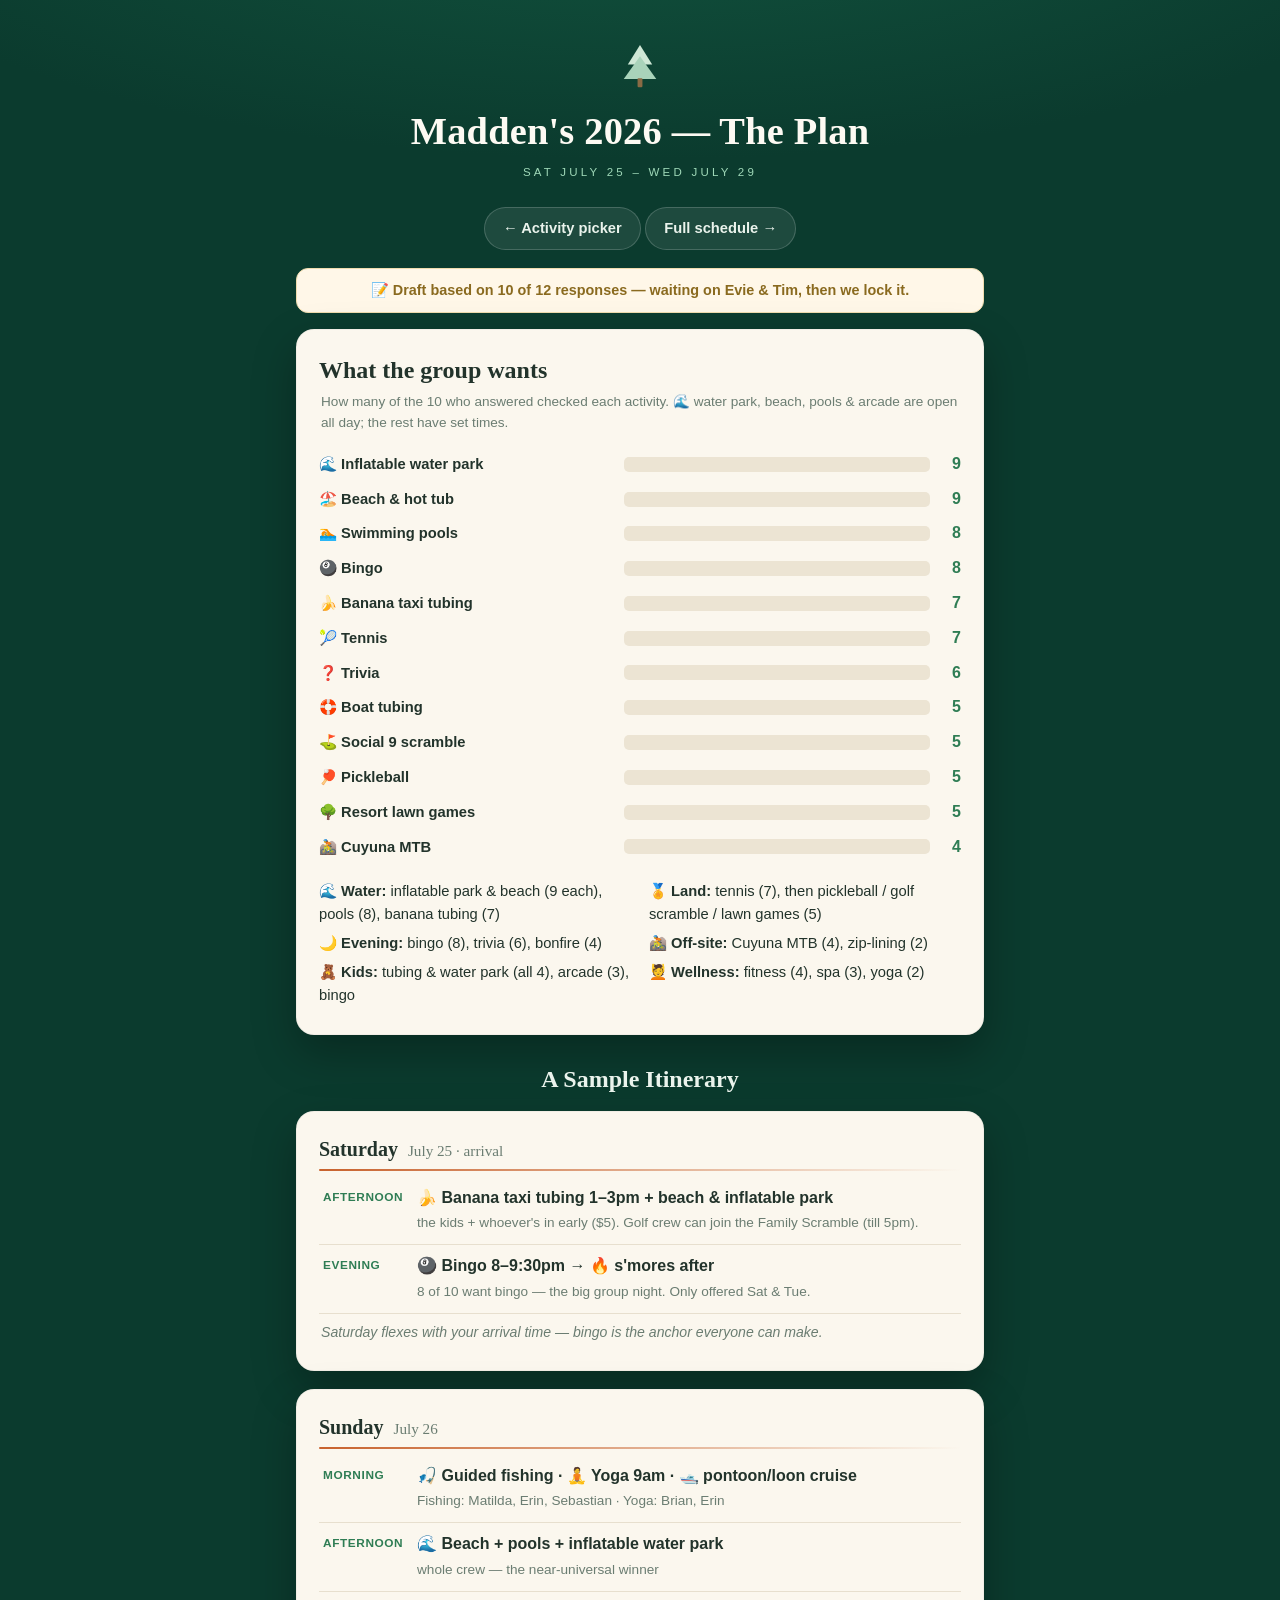
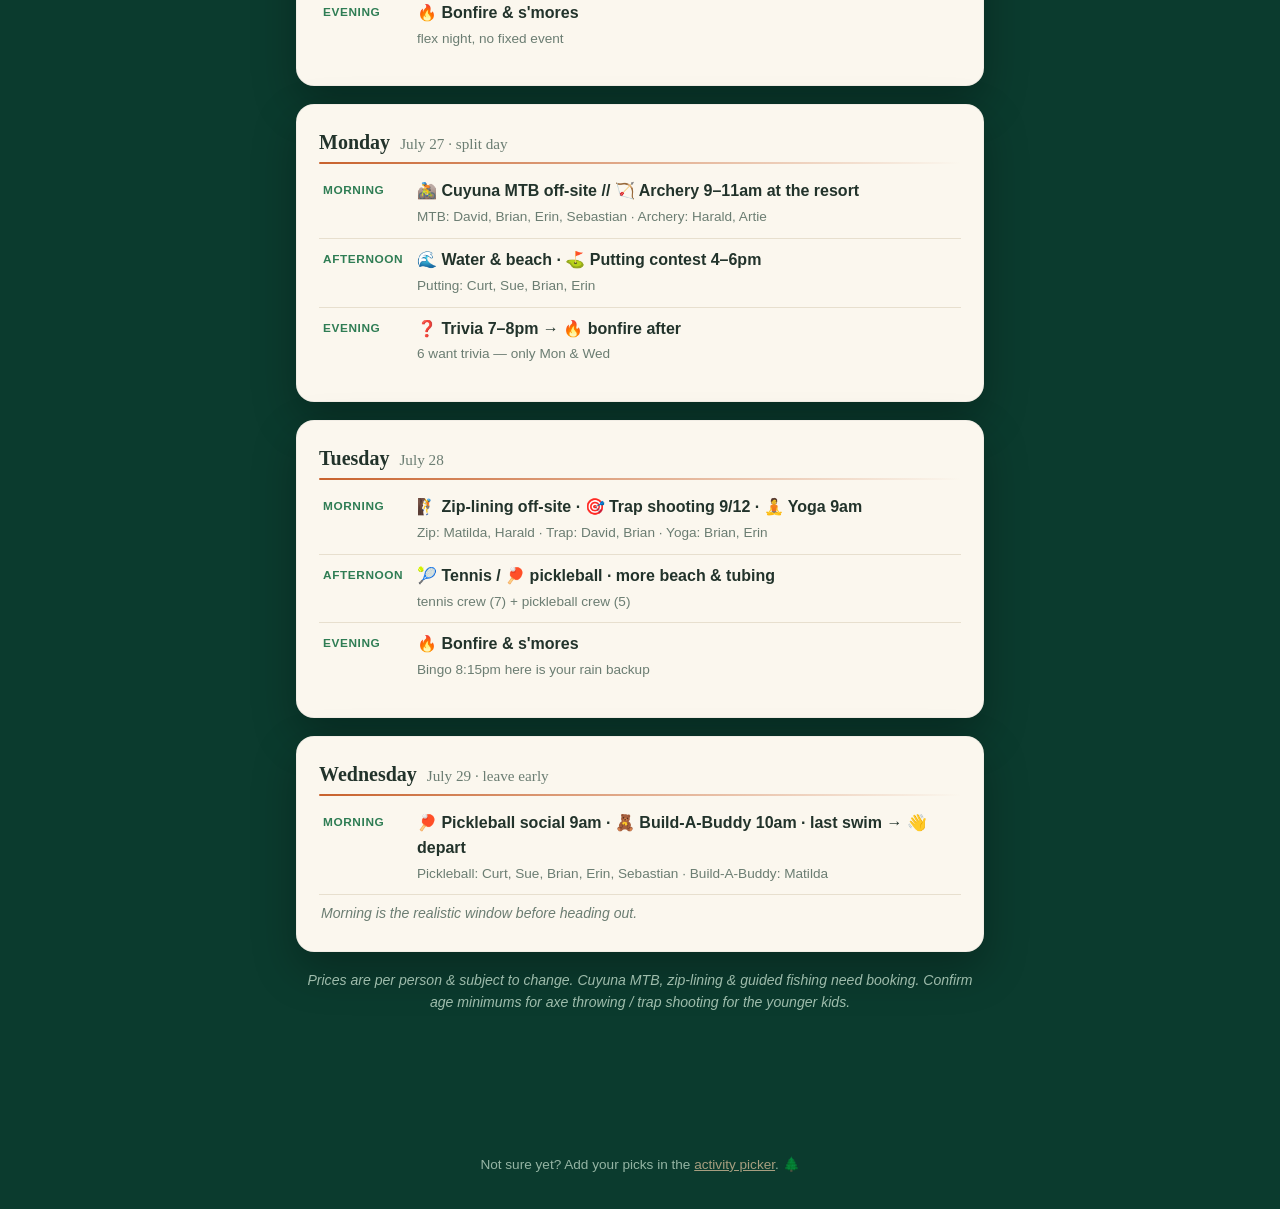
==== plan.html @ a386f2fd "feat: add plan page — interest overlaps (single-hue bars) + sample itinerary" ====
<!doctype html>
<html lang="en">
<head>
  <meta charset="utf-8" />
  <meta name="viewport" content="width=device-width, initial-scale=1" />
  <title>Madden's 2026 — The Plan</title>
  <link rel="stylesheet" href="styles.css" />
  <style>
    .lede { text-align: center; color: var(--muted); margin: 0 0 6px; }
    .stat { text-align: center; margin: 2px 0 4px; }
    .stat b { font-size: 2rem; font-family: Georgia, serif; color: var(--green-600); }
    .cap { color: var(--muted); font-size: .85rem; margin: 2px 2px 14px; }
    /* interest bars — single sequential hue (magnitude), value labelled */
    .barrow { display: flex; align-items: center; gap: 10px; padding: 5px 0; }
    .barrow .blabel { flex: 0 0 46%; font-weight: 600; font-size: .92rem; }
    .bartrack { flex: 1; height: 15px; background: #ece4d3; border-radius: 5px; }
    .barfill { height: 100%; background: var(--green-600); border-radius: 5px; min-width: 7px; }
    .barval { flex: 0 0 2.4ch; text-align: right; font-weight: 700; color: var(--green-600); font-variant-numeric: tabular-nums; }
    .wins { display: grid; grid-template-columns: 1fr 1fr; gap: 6px 18px; margin: 4px 0 2px; }
    .wins div { font-size: .92rem; }
    .wins b { color: var(--ink); }
    /* itinerary blocks */
    .block { display: flex; gap: 12px; padding: 9px 4px; border-bottom: 1px solid var(--line); }
    .block:last-child { border-bottom: 0; }
    .block .when { flex: 0 0 82px; font-weight: 700; color: var(--green-600); font-size: .74rem; text-transform: uppercase; letter-spacing: .05em; padding-top: 2px; }
    .block .plan .lead { font-weight: 600; }
    .block .plan .who { color: var(--muted); font-size: .85rem; }
    .pending { background: #fff7e8; border: 1px solid #f0dcae; color: #8a6a1f; border-radius: 12px; padding: 10px 14px; font-size: .9rem; font-weight: 600; margin-bottom: 16px; text-align: center; }
  </style>
</head>
<body>
  <header>
    <svg class="emblem" viewBox="0 0 64 64" width="52" height="52" aria-hidden="true">
      <polygon points="32,6 47,30 17,30" fill="#cfe8d6" />
      <polygon points="32,20 52,48 12,48" fill="#a9d3ba" />
      <rect x="29" y="47" width="6" height="11" rx="1" fill="#8a6a44" />
    </svg>
    <h1>Madden's 2026 — The Plan</h1>
    <p class="year">Sat July 25 – Wed July 29</p>
  </header>
  <main>
    <nav class="pagenav">
      <a href="index.html">← Activity picker</a>
      <a href="schedule.html">Full schedule →</a>
    </nav>

    <div class="pending">📝 Draft based on 10 of 12 responses — waiting on Evie &amp; Tim, then we lock it.</div>

    <div class="card">
      <h2 style="font-family:Georgia,serif;margin:0 0 2px;">What the group wants</h2>
      <p class="cap">How many of the 10 who answered checked each activity. 🌊 water park, beach, pools &amp; arcade are open all day; the rest have set times.</p>
      <div id="bars"></div>
      <div class="wins" style="margin-top:16px;">
        <div>🌊 <b>Water:</b> inflatable park &amp; beach (9 each), pools (8), banana tubing (7)</div>
        <div>🏅 <b>Land:</b> tennis (7), then pickleball / golf scramble / lawn games (5)</div>
        <div>🌙 <b>Evening:</b> bingo (8), trivia (6), bonfire (4)</div>
        <div>🚵 <b>Off-site:</b> Cuyuna MTB (4), zip-lining (2)</div>
        <div>🧸 <b>Kids:</b> tubing &amp; water park (all 4), arcade (3), bingo</div>
        <div>💆 <b>Wellness:</b> fitness (4), spa (3), yoga (2)</div>
      </div>
    </div>

    <h2 style="color:#eaf3ec;font-family:Georgia,serif;text-align:center;margin:26px 0 12px;">A Sample Itinerary</h2>
    <div id="itin"></div>

    <p class="day-note" style="text-align:center;color:#cfe8d6;opacity:.75;">
      Prices are per person &amp; subject to change. Cuyuna MTB, zip-lining &amp; guided fishing need booking.
      Confirm age minimums for axe throwing / trap shooting for the younger kids.
    </p>
  </main>
  <footer>Not sure yet? Add your picks in the <a href="index.html">activity picker</a>. 🌲</footer>

  <script>
    const BARS = [
      ['🌊 Inflatable water park', 9], ['🏖️ Beach & hot tub', 9],
      ['🏊 Swimming pools', 8], ['🎱 Bingo', 8],
      ['🍌 Banana taxi tubing', 7], ['🎾 Tennis', 7],
      ['❓ Trivia', 6], ['🛟 Boat tubing', 5],
      ['⛳ Social 9 scramble', 5], ['🏓 Pickleball', 5],
      ['🌳 Resort lawn games', 5], ['🚵 Cuyuna MTB', 4],
    ];
    document.getElementById('bars').innerHTML = BARS.map(([label, n]) => `
      <div class="barrow">
        <span class="blabel">${label}</span>
        <span class="bartrack"><span class="barfill" style="width:${n * 10}%"></span></span>
        <span class="barval">${n}</span>
      </div>`).join('');

    const DAYS = [
      { day: 'Saturday', date: 'July 25 · arrival', blocks: [
        { when: 'Afternoon', lead: '🍌 Banana taxi tubing 1–3pm + beach & inflatable park', who: 'the kids + whoever\'s in early ($5). Golf crew can join the Family Scramble (till 5pm).' },
        { when: 'Evening', lead: '🎱 Bingo 8–9:30pm → 🔥 s\'mores after', who: '8 of 10 want bingo — the big group night. Only offered Sat & Tue.' },
      ], note: 'Saturday flexes with your arrival time — bingo is the anchor everyone can make.' },
      { day: 'Sunday', date: 'July 26', blocks: [
        { when: 'Morning', lead: '🎣 Guided fishing · 🧘 Yoga 9am · 🛥️ pontoon/loon cruise', who: 'Fishing: Matilda, Erin, Sebastian · Yoga: Brian, Erin' },
        { when: 'Afternoon', lead: '🌊 Beach + pools + inflatable water park', who: 'whole crew — the near-universal winner' },
        { when: 'Evening', lead: '🔥 Bonfire & s\'mores', who: 'flex night, no fixed event' },
      ]},
      { day: 'Monday', date: 'July 27 · split day', blocks: [
        { when: 'Morning', lead: '🚵 Cuyuna MTB off-site  //  🏹 Archery 9–11am at the resort', who: 'MTB: David, Brian, Erin, Sebastian · Archery: Harald, Artie' },
        { when: 'Afternoon', lead: '🌊 Water & beach · ⛳ Putting contest 4–6pm', who: 'Putting: Curt, Sue, Brian, Erin' },
        { when: 'Evening', lead: '❓ Trivia 7–8pm → 🔥 bonfire after', who: '6 want trivia — only Mon & Wed' },
      ]},
      { day: 'Tuesday', date: 'July 28', blocks: [
        { when: 'Morning', lead: '🧗 Zip-lining off-site · 🎯 Trap shooting 9/12 · 🧘 Yoga 9am', who: 'Zip: Matilda, Harald · Trap: David, Brian · Yoga: Brian, Erin' },
        { when: 'Afternoon', lead: '🎾 Tennis / 🏓 pickleball · more beach & tubing', who: 'tennis crew (7) + pickleball crew (5)' },
        { when: 'Evening', lead: '🔥 Bonfire & s\'mores', who: 'Bingo 8:15pm here is your rain backup' },
      ]},
      { day: 'Wednesday', date: 'July 29 · leave early', blocks: [
        { when: 'Morning', lead: '🏓 Pickleball social 9am · 🧸 Build-A-Buddy 10am · last swim → 👋 depart', who: 'Pickleball: Curt, Sue, Brian, Erin, Sebastian · Build-A-Buddy: Matilda' },
      ], note: 'Morning is the realistic window before heading out.' },
    ];
    document.getElementById('itin').innerHTML = DAYS.map(d => `
      <div class="card day-card">
        <h2>${d.day} <span class="date">${d.date}</span></h2>
        <div class="rule"></div>
        ${d.blocks.map(b => `<div class="block">
          <span class="when">${b.when}</span>
          <span class="plan"><span class="lead">${b.lead}</span><br><span class="who">${b.who}</span></span>
        </div>`).join('')}
        ${d.note ? `<p class="day-note">${d.note}</p>` : ''}
      </div>`).join('');
  </script>
</body>
</html>
---- styles.css ----
:root {
  --green-950: #072a20;
  --green-900: #0b3b2e;
  --green-800: #0d4635;
  --green-600: #2f7d54;
  --green-500: #3f9a68;
  --paper: #fbf7ee;
  --paper-2: #f3ecdc;
  --ink: #22332b;
  --muted: #6b7d72;
  --accent: #c8622d;
  --accent-soft: #f6e3d4;
  --line: #e7dfce;
}
* { box-sizing: border-box; }
html { scroll-behavior: smooth; }
body {
  margin: 0;
  font: 16px/1.55 -apple-system, BlinkMacSystemFont, "Segoe UI", Roboto, sans-serif;
  color: var(--ink);
  background:
    radial-gradient(1200px 400px at 50% -120px, #12543f 0%, transparent 70%),
    var(--green-900);
  min-height: 100vh;
}

/* ---------- header ---------- */
header {
  text-align: center;
  color: #fdfaf3;
  padding: 40px 16px 26px;
  position: relative;
}
.emblem { display: block; margin: 0 auto 10px; }
header h1 {
  margin: 0;
  font-family: Georgia, "Iowan Old Style", "Times New Roman", serif;
  font-weight: 600;
  font-size: clamp(1.7rem, 5vw, 2.4rem);
  letter-spacing: .2px;
}
header .year {
  margin: 2px 0 6px;
  text-transform: uppercase;
  letter-spacing: .28em;
  font-size: .72rem;
  color: #9fd8b8;
}
header #subtitle { margin: 0; opacity: .85; font-size: .95rem; }
.treeline { display: block; width: 100%; height: 44px; margin-top: 18px; }

/* ---------- layout ---------- */
main { max-width: 720px; margin: 0 auto; padding: 0 16px 120px; }
.card {
  background: var(--paper);
  border: 1px solid rgba(0,0,0,.04);
  border-radius: 18px;
  padding: 22px 22px 26px;
  box-shadow: 0 18px 44px rgba(0,0,0,.28);
}

/* ---------- name field ---------- */
.field { margin-bottom: 6px; }
.field label { display: block; font-weight: 700; margin-bottom: 8px; font-size: 1.05rem; }
select {
  width: 100%; padding: 12px 14px; font-size: 1rem;
  border: 1.5px solid var(--line); border-radius: 11px;
  background: #fff; color: var(--ink); appearance: none;
  background-image: url("data:image/svg+xml,%3Csvg xmlns='http://www.w3.org/2000/svg' width='20' height='20' viewBox='0 0 24 24' fill='none' stroke='%236b7d72' stroke-width='2'%3E%3Cpath d='M6 9l6 6 6-6'/%3E%3C/svg%3E");
  background-repeat: no-repeat; background-position: right 12px center;
}
select:focus { outline: none; border-color: var(--green-600); box-shadow: 0 0 0 3px rgba(47,125,84,.18); }

/* ---------- categories ---------- */
.category { margin-top: 26px; }
.category h2 {
  display: flex; align-items: center; gap: 10px;
  font-size: 1.15rem; margin: 0 0 6px;
  font-family: Georgia, "Iowan Old Style", serif; font-weight: 600;
}
.category h2::before {
  content: ""; width: 30px; height: 30px; flex: 0 0 auto;
  background-size: contain; background-repeat: no-repeat; background-position: center;
}
.category[data-cat-id="water"]    h2::before { content: "🌊"; }
.category[data-cat-id="land"]     h2::before { content: "🏕️"; }
.category[data-cat-id="kids"]     h2::before { content: "🧸"; }
.category[data-cat-id="evening"]  h2::before { content: "🌙"; }
.category[data-cat-id="wellness"] h2::before { content: "🧘"; }
.category[data-cat-id="offsite"]  h2::before { content: "🚵"; }
.category h2::before { width: auto; height: auto; font-size: 1.25rem; line-height: 1; }
.category > .rule { height: 2px; background: linear-gradient(90deg, var(--accent), transparent); border-radius: 2px; margin-bottom: 8px; }

/* ---------- activity rows ---------- */
.activity {
  display: flex; align-items: center; gap: 12px;
  padding: 11px 12px; border-radius: 12px;
  border: 1.5px solid transparent; cursor: pointer;
  transition: background .12s ease, border-color .12s ease;
}
.activity:hover { background: var(--paper-2); }
.activity:has(input:checked) { background: #eef6f0; border-color: #bfe0cc; }

.activity input {
  appearance: none; -webkit-appearance: none;
  width: 22px; height: 22px; flex: 0 0 auto; margin: 0;
  border: 2px solid #c3bca9; border-radius: 7px; background: #fff;
  display: grid; place-content: center; cursor: pointer; transition: all .12s ease;
}
.activity input::before {
  content: ""; width: 12px; height: 12px; transform: scale(0);
  transition: transform .12s ease;
  background: #fff;
  clip-path: polygon(14% 46%, 0 60%, 40% 100%, 100% 22%, 86% 8%, 40% 72%);
}
.activity input:checked { background: var(--green-600); border-color: var(--green-600); }
.activity input:checked::before { transform: scale(1); }
.activity input:focus-visible { outline: none; box-shadow: 0 0 0 3px rgba(47,125,84,.22); }

.activity .label { flex: 1; font-weight: 500; }
.badge {
  font-size: .7rem; font-weight: 700; padding: 3px 9px; border-radius: 999px;
  background: var(--paper-2); color: var(--muted); white-space: nowrap;
}
.badge.kid { background: #e7f0ff; color: #275ea8; }
.badge.adult { background: #fbe7e7; color: #a83030; }
.badge.price { background: var(--accent-soft); color: #a8501f; }

/* ---------- sticky action bar ---------- */
.actions {
  position: sticky; bottom: 0; z-index: 5;
  margin: 26px -22px -26px; padding: 16px 22px;
  display: flex; align-items: center; gap: 14px;
  background: linear-gradient(180deg, rgba(251,247,238,0) 0%, var(--paper) 34%);
  border-bottom-left-radius: 18px; border-bottom-right-radius: 18px;
}
#count { font-weight: 700; color: var(--muted); font-variant-numeric: tabular-nums; }
button {
  background: var(--accent); color: #fff; border: 0; border-radius: 999px;
  padding: 13px 30px; font-size: 1rem; font-weight: 700; cursor: pointer;
  box-shadow: 0 6px 16px rgba(200,98,45,.32); transition: transform .08s ease, filter .12s ease;
}
button:hover:not(:disabled) { filter: brightness(1.05); }
button:active:not(:disabled) { transform: translateY(1px); }
button:disabled { opacity: .45; cursor: default; box-shadow: none; }
#status { font-weight: 700; }
#status.ok { color: var(--green-600); }
#status.err { color: #a83030; }

footer { text-align: center; color: #cfe8d6; opacity: .7; font-size: .85rem; padding: 20px 16px 34px; }
footer a, .pagenav a { color: #e9c9a3; }

/* ---------- page nav ---------- */
.pagenav { text-align: center; margin: -6px 0 18px; }
.pagenav a {
  display: inline-block; text-decoration: none; font-weight: 700; font-size: .92rem;
  padding: 9px 18px; border-radius: 999px;
  background: rgba(255,255,255,.08); color: #eaf3ec; border: 1px solid rgba(255,255,255,.18);
}
.pagenav a:hover { background: rgba(255,255,255,.16); }

/* ---------- schedule ---------- */
.day-card { margin-bottom: 18px; }
.day-card h2 {
  display: flex; align-items: baseline; gap: 10px; margin: 0 0 4px;
  font-family: Georgia, "Iowan Old Style", serif; font-weight: 600; font-size: 1.25rem;
}
.day-card h2 .date { font-family: inherit; font-size: .95rem; color: var(--muted); font-weight: 400; }
.day-card .rule { height: 2px; background: linear-gradient(90deg, var(--accent), transparent); border-radius: 2px; margin-bottom: 6px; }
.day-note { color: var(--muted); font-size: .88rem; font-style: italic; margin: 8px 2px 0; }
.slot {
  display: flex; align-items: baseline; gap: 12px; padding: 9px 4px;
  border-bottom: 1px solid var(--line);
}
.slot:last-child { border-bottom: 0; }
.slot .time {
  flex: 0 0 92px; color: var(--green-600); font-weight: 700;
  font-variant-numeric: tabular-nums; font-size: .86rem; line-height: 1.35;
}
.slot .what { flex: 1; }
.slot .what .name { font-weight: 600; }
.slot .what .loc { color: var(--muted); font-size: .85rem; }
.slot .tags { display: flex; gap: 6px; flex-wrap: wrap; align-items: center; }
.daily-list { columns: 2; column-gap: 22px; }
.daily-list .slot { break-inside: avoid; border-bottom: 0; padding: 6px 4px; display: block; }
@media (max-width: 560px) {
  .daily-list { columns: 1; }
  .slot .time { flex-basis: 74px; }
}
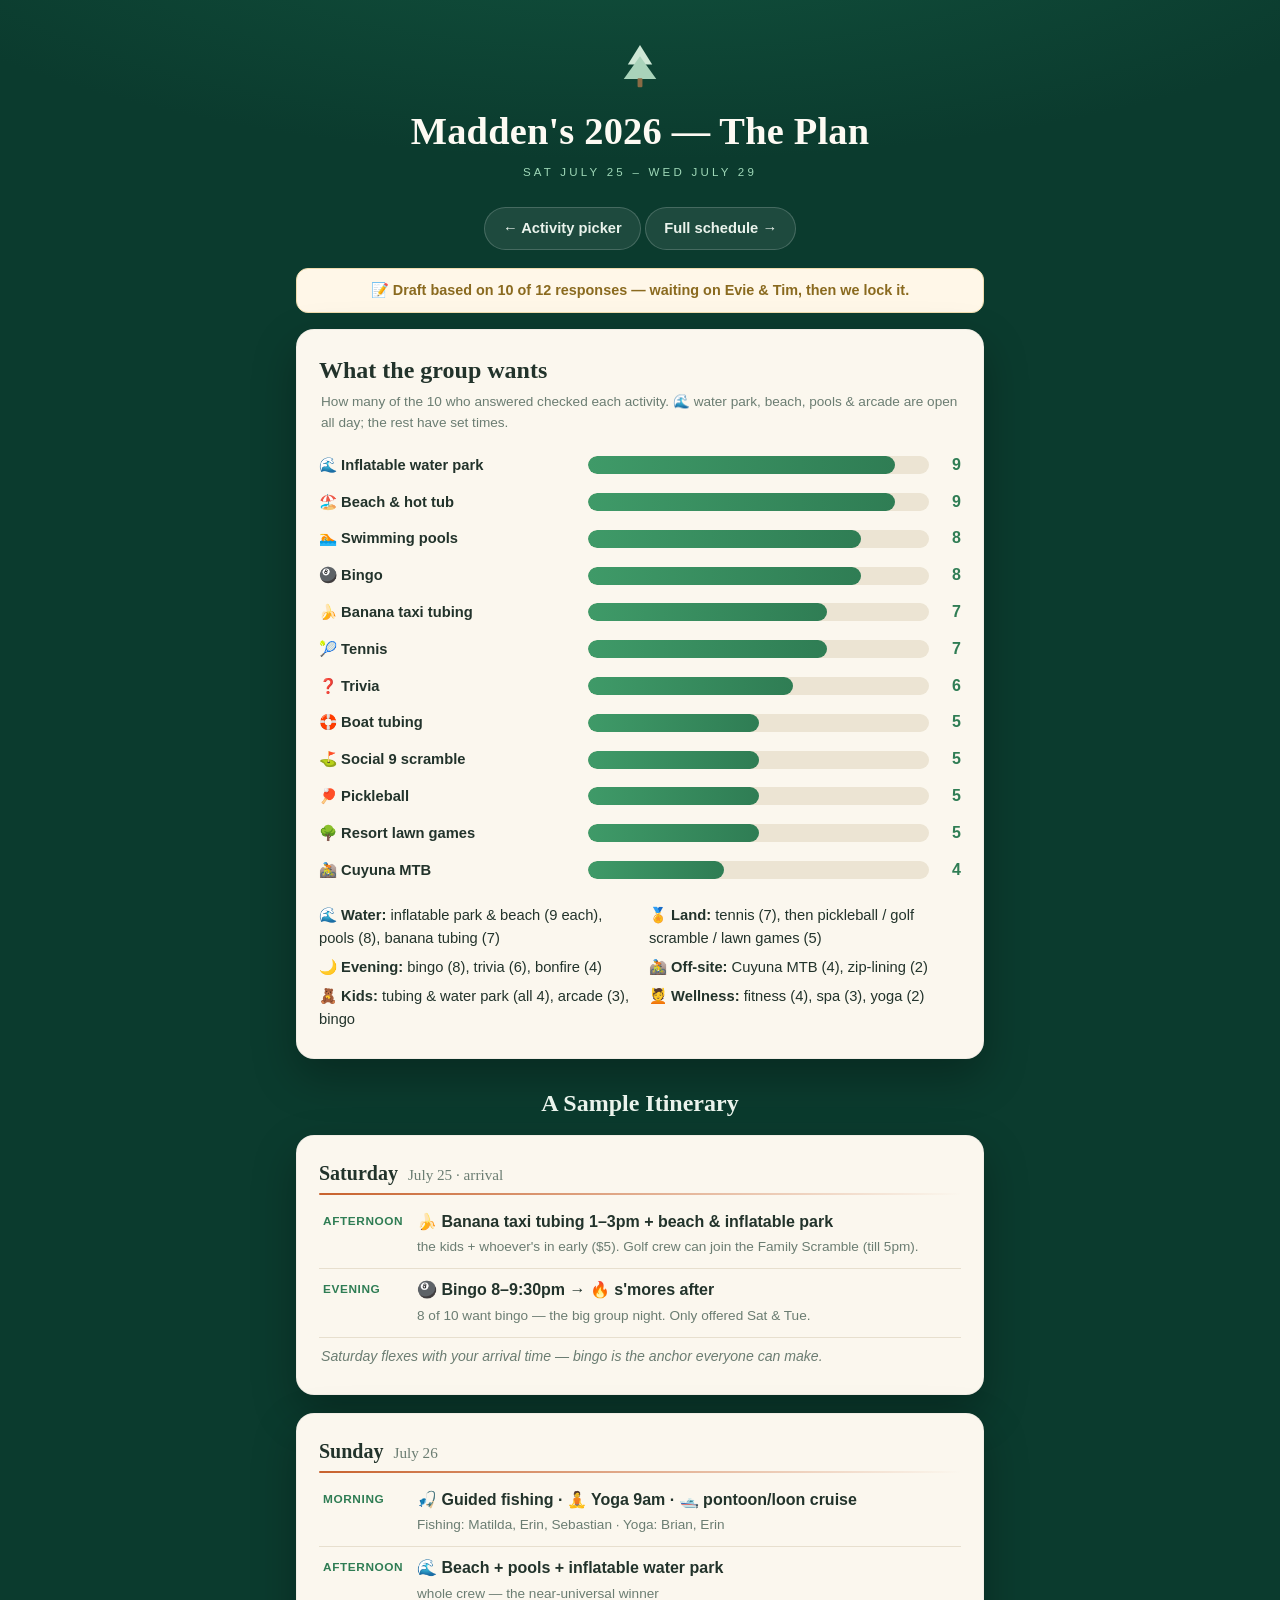
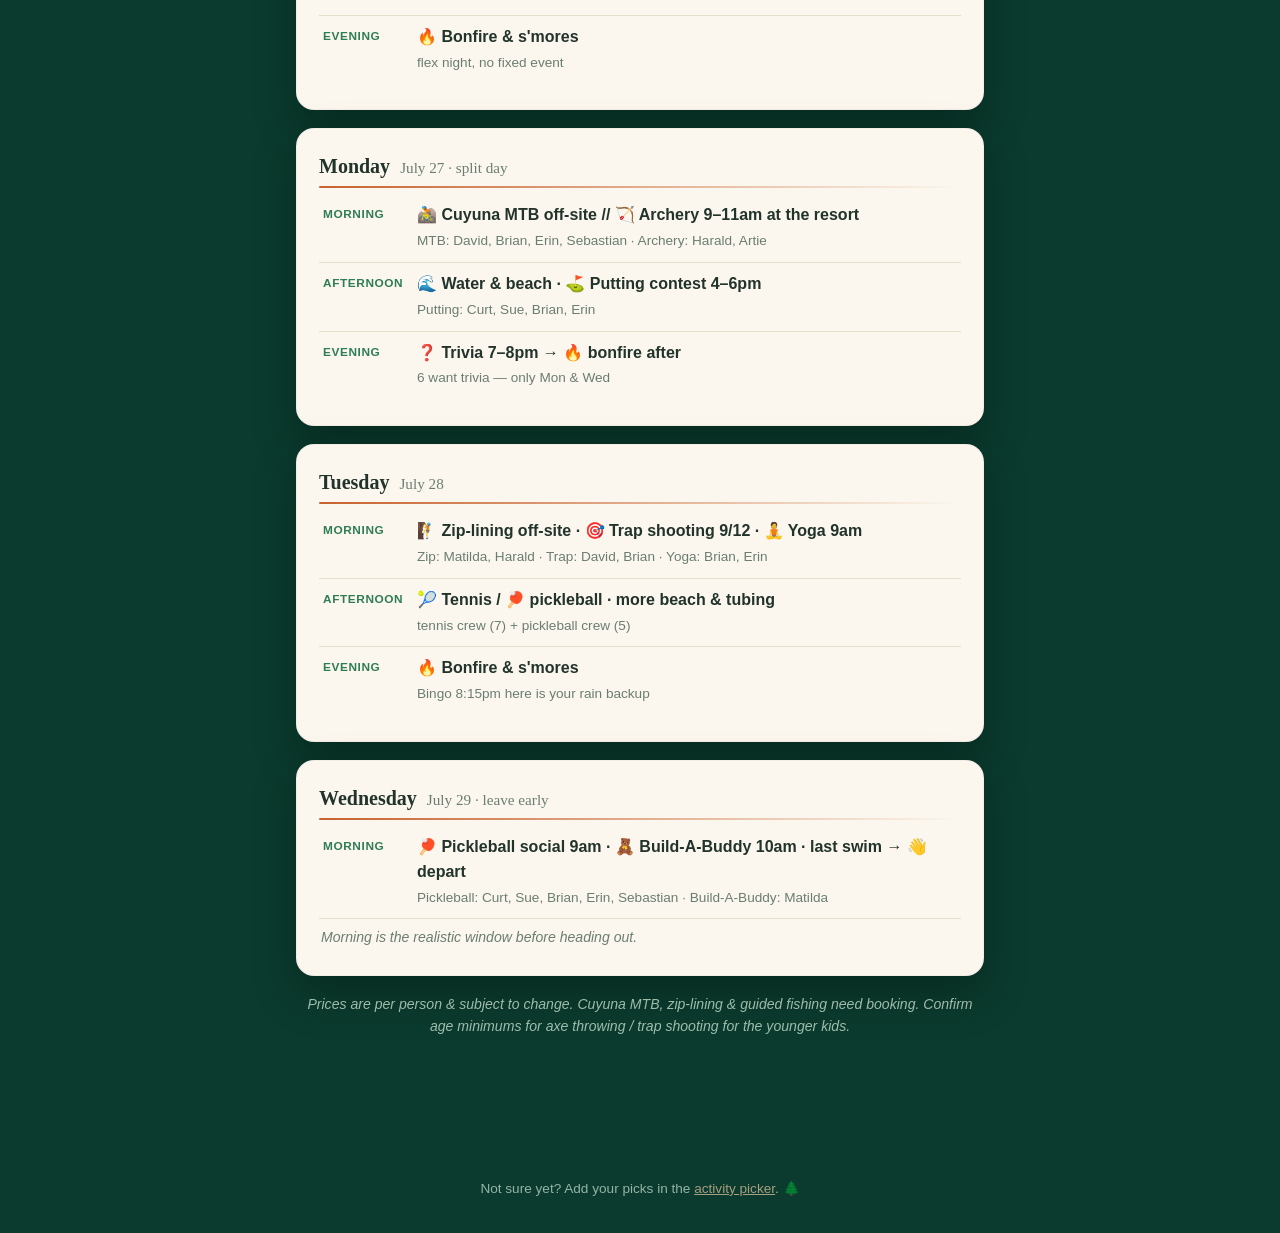
==== commit 983f07ec: "fix: bar fills were invisible (inline span ignores width/height); make them display:block" ====
--- a/plan.html
+++ b/plan.html
@@ -11,11 +11,12 @@
     .stat b { font-size: 2rem; font-family: Georgia, serif; color: var(--green-600); }
     .cap { color: var(--muted); font-size: .85rem; margin: 2px 2px 14px; }
     /* interest bars — single sequential hue (magnitude), value labelled */
-    .barrow { display: flex; align-items: center; gap: 10px; padding: 5px 0; }
-    .barrow .blabel { flex: 0 0 46%; font-weight: 600; font-size: .92rem; }
-    .bartrack { flex: 1; height: 15px; background: #ece4d3; border-radius: 5px; }
-    .barfill { height: 100%; background: var(--green-600); border-radius: 5px; min-width: 7px; }
-    .barval { flex: 0 0 2.4ch; text-align: right; font-weight: 700; color: var(--green-600); font-variant-numeric: tabular-nums; }
+    .barrow { display: flex; align-items: center; gap: 12px; padding: 6px 0; }
+    .barrow .blabel { flex: 0 0 40%; font-weight: 600; font-size: .92rem; }
+    .bartrack { flex: 1; height: 18px; background: #ece4d3; border-radius: 9px; overflow: hidden; }
+    .barfill { display: block; height: 100%; min-width: 8px; border-radius: 9px;
+      background: linear-gradient(90deg, #3f9a68, #2f7d54); }
+    .barval { flex: 0 0 2.2ch; text-align: right; font-weight: 700; color: var(--green-600); font-variant-numeric: tabular-nums; }
     .wins { display: grid; grid-template-columns: 1fr 1fr; gap: 6px 18px; margin: 4px 0 2px; }
     .wins div { font-size: .92rem; }
     .wins b { color: var(--ink); }
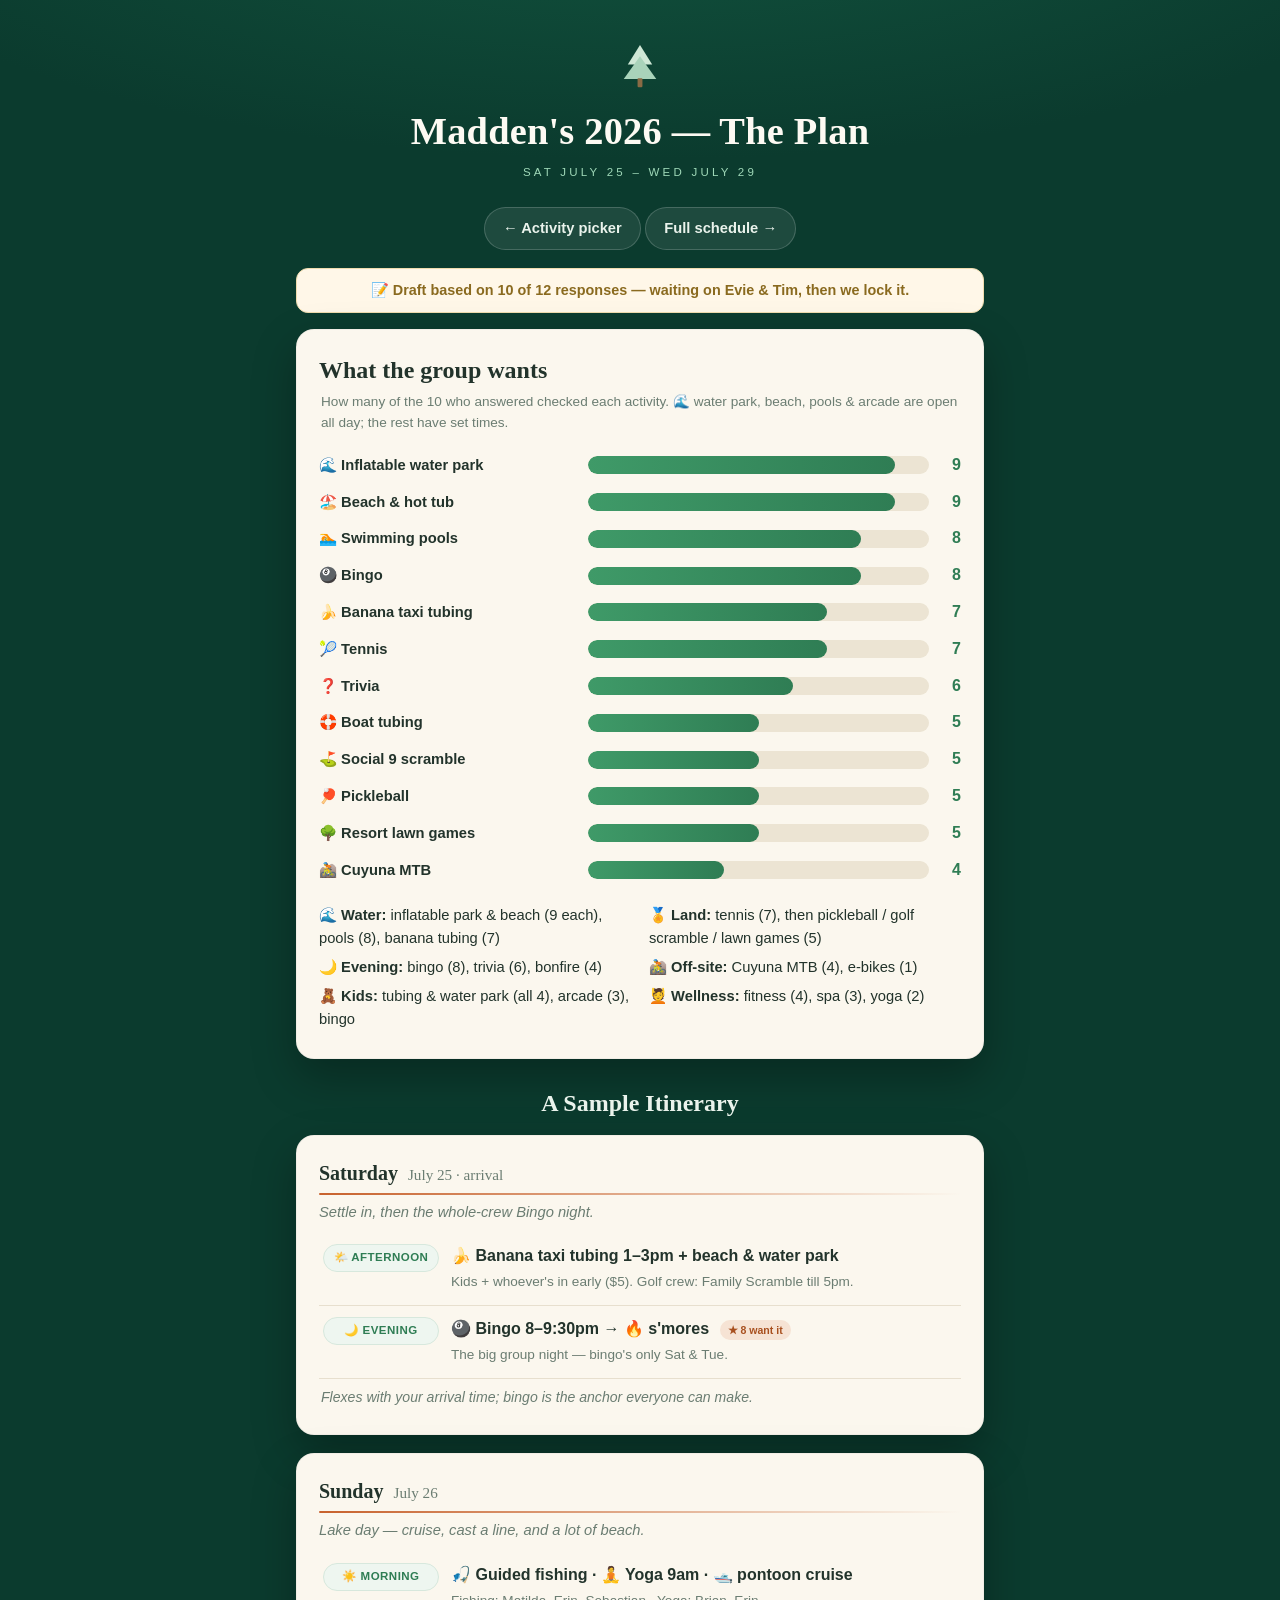
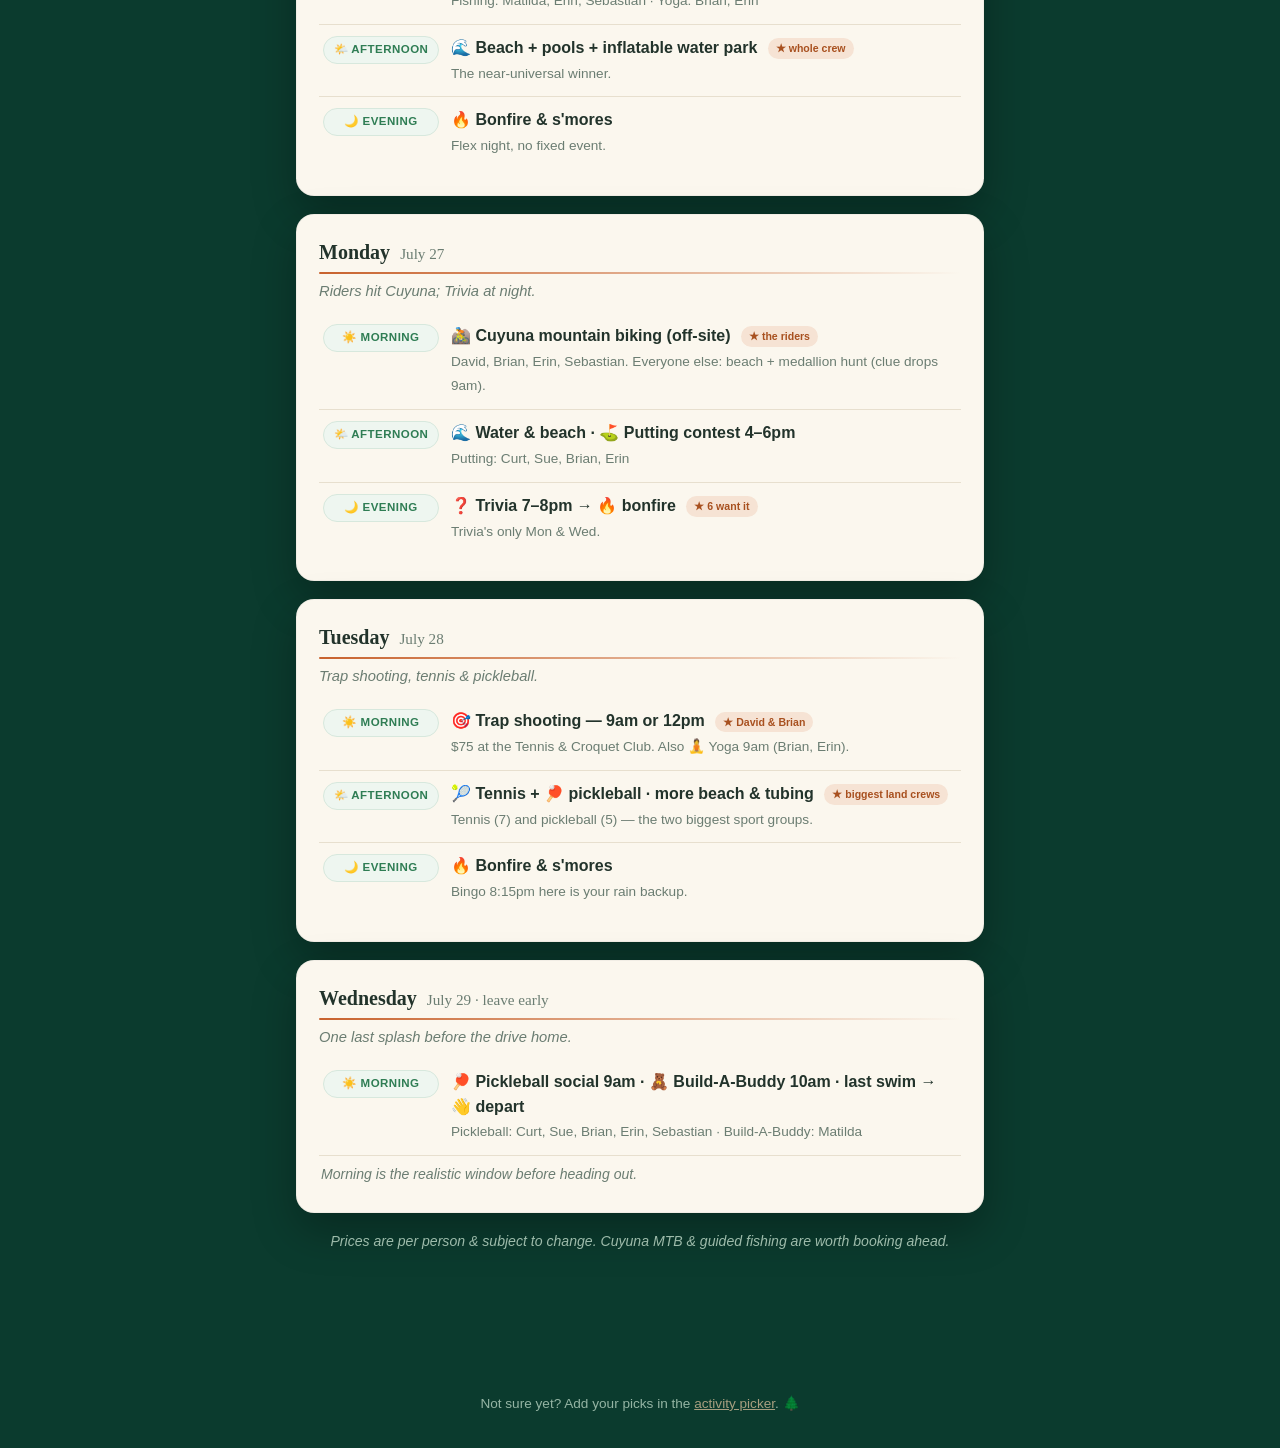
==== commit 6b9dcb59: "redesign itinerary (time pills, headlines, marquee stars); feature trap shooting; drop zip-lining & " ====
--- a/plan.html
+++ b/plan.html
@@ -21,11 +21,18 @@
     .wins div { font-size: .92rem; }
     .wins b { color: var(--ink); }
     /* itinerary blocks */
-    .block { display: flex; gap: 12px; padding: 9px 4px; border-bottom: 1px solid var(--line); }
+    .headline { color: var(--muted); font-style: italic; font-size: .92rem; margin: 0 0 10px; }
+    .block { display: flex; gap: 12px; padding: 11px 4px; border-bottom: 1px solid var(--line); align-items: flex-start; }
     .block:last-child { border-bottom: 0; }
-    .block .when { flex: 0 0 82px; font-weight: 700; color: var(--green-600); font-size: .74rem; text-transform: uppercase; letter-spacing: .05em; padding-top: 2px; }
+    .tod { flex: 0 0 auto; width: 116px; display: inline-flex; align-items: center; justify-content: center; gap: 5px;
+      font-size: .72rem; font-weight: 700; text-transform: uppercase; letter-spacing: .04em; color: var(--green-600);
+      background: #eef6f0; border: 1px solid #d7e8dd; border-radius: 999px; padding: 4px 8px; }
+    .block .plan { flex: 1; }
     .block .plan .lead { font-weight: 600; }
     .block .plan .who { color: var(--muted); font-size: .85rem; }
+    .star { display: inline-block; background: var(--accent-soft); color: #a8501f; font-size: .66rem; font-weight: 800;
+      padding: 2px 8px; border-radius: 999px; margin-left: 6px; vertical-align: middle; white-space: nowrap; }
+    @media (max-width: 520px) { .tod { width: auto; } .block { flex-direction: column; gap: 6px; } }
     .pending { background: #fff7e8; border: 1px solid #f0dcae; color: #8a6a1f; border-radius: 12px; padding: 10px 14px; font-size: .9rem; font-weight: 600; margin-bottom: 16px; text-align: center; }
   </style>
 </head>
@@ -55,7 +62,7 @@
         <div>🌊 <b>Water:</b> inflatable park &amp; beach (9 each), pools (8), banana tubing (7)</div>
         <div>🏅 <b>Land:</b> tennis (7), then pickleball / golf scramble / lawn games (5)</div>
         <div>🌙 <b>Evening:</b> bingo (8), trivia (6), bonfire (4)</div>
-        <div>🚵 <b>Off-site:</b> Cuyuna MTB (4), zip-lining (2)</div>
+        <div>🚵 <b>Off-site:</b> Cuyuna MTB (4), e-bikes (1)</div>
         <div>🧸 <b>Kids:</b> tubing &amp; water park (all 4), arcade (3), bingo</div>
         <div>💆 <b>Wellness:</b> fitness (4), spa (3), yoga (2)</div>
       </div>
@@ -65,8 +72,7 @@
     <div id="itin"></div>
 
     <p class="day-note" style="text-align:center;color:#cfe8d6;opacity:.75;">
-      Prices are per person &amp; subject to change. Cuyuna MTB, zip-lining &amp; guided fishing need booking.
-      Confirm age minimums for axe throwing / trap shooting for the younger kids.
+      Prices are per person &amp; subject to change. Cuyuna MTB &amp; guided fishing are worth booking ahead.
     </p>
   </main>
   <footer>Not sure yet? Add your picks in the <a href="index.html">activity picker</a>. 🌲</footer>
@@ -88,36 +94,37 @@
       </div>`).join('');
 
     const DAYS = [
-      { day: 'Saturday', date: 'July 25 · arrival', blocks: [
-        { when: 'Afternoon', lead: '🍌 Banana taxi tubing 1–3pm + beach & inflatable park', who: 'the kids + whoever\'s in early ($5). Golf crew can join the Family Scramble (till 5pm).' },
-        { when: 'Evening', lead: '🎱 Bingo 8–9:30pm → 🔥 s\'mores after', who: '8 of 10 want bingo — the big group night. Only offered Sat & Tue.' },
-      ], note: 'Saturday flexes with your arrival time — bingo is the anchor everyone can make.' },
-      { day: 'Sunday', date: 'July 26', blocks: [
-        { when: 'Morning', lead: '🎣 Guided fishing · 🧘 Yoga 9am · 🛥️ pontoon/loon cruise', who: 'Fishing: Matilda, Erin, Sebastian · Yoga: Brian, Erin' },
-        { when: 'Afternoon', lead: '🌊 Beach + pools + inflatable water park', who: 'whole crew — the near-universal winner' },
-        { when: 'Evening', lead: '🔥 Bonfire & s\'mores', who: 'flex night, no fixed event' },
+      { day: 'Saturday', date: 'July 25 · arrival', headline: 'Settle in, then the whole-crew Bingo night.', blocks: [
+        { tod: '🌤️ Afternoon', lead: '🍌 Banana taxi tubing 1–3pm + beach & water park', who: 'Kids + whoever\'s in early ($5). Golf crew: Family Scramble till 5pm.' },
+        { tod: '🌙 Evening', lead: '🎱 Bingo 8–9:30pm → 🔥 s\'mores', star: '8 want it', who: 'The big group night — bingo\'s only Sat & Tue.' },
+      ], note: 'Flexes with your arrival time; bingo is the anchor everyone can make.' },
+      { day: 'Sunday', date: 'July 26', headline: 'Lake day — cruise, cast a line, and a lot of beach.', blocks: [
+        { tod: '☀️ Morning', lead: '🎣 Guided fishing · 🧘 Yoga 9am · 🛥️ pontoon cruise', who: 'Fishing: Matilda, Erin, Sebastian · Yoga: Brian, Erin' },
+        { tod: '🌤️ Afternoon', lead: '🌊 Beach + pools + inflatable water park', star: 'whole crew', who: 'The near-universal winner.' },
+        { tod: '🌙 Evening', lead: '🔥 Bonfire & s\'mores', who: 'Flex night, no fixed event.' },
       ]},
-      { day: 'Monday', date: 'July 27 · split day', blocks: [
-        { when: 'Morning', lead: '🚵 Cuyuna MTB off-site  //  🏹 Archery 9–11am at the resort', who: 'MTB: David, Brian, Erin, Sebastian · Archery: Harald, Artie' },
-        { when: 'Afternoon', lead: '🌊 Water & beach · ⛳ Putting contest 4–6pm', who: 'Putting: Curt, Sue, Brian, Erin' },
-        { when: 'Evening', lead: '❓ Trivia 7–8pm → 🔥 bonfire after', who: '6 want trivia — only Mon & Wed' },
+      { day: 'Monday', date: 'July 27', headline: 'Riders hit Cuyuna; Trivia at night.', blocks: [
+        { tod: '☀️ Morning', lead: '🚵 Cuyuna mountain biking (off-site)', star: 'the riders', who: 'David, Brian, Erin, Sebastian. Everyone else: beach + medallion hunt (clue drops 9am).' },
+        { tod: '🌤️ Afternoon', lead: '🌊 Water & beach · ⛳ Putting contest 4–6pm', who: 'Putting: Curt, Sue, Brian, Erin' },
+        { tod: '🌙 Evening', lead: '❓ Trivia 7–8pm → 🔥 bonfire', star: '6 want it', who: 'Trivia\'s only Mon & Wed.' },
       ]},
-      { day: 'Tuesday', date: 'July 28', blocks: [
-        { when: 'Morning', lead: '🧗 Zip-lining off-site · 🎯 Trap shooting 9/12 · 🧘 Yoga 9am', who: 'Zip: Matilda, Harald · Trap: David, Brian · Yoga: Brian, Erin' },
-        { when: 'Afternoon', lead: '🎾 Tennis / 🏓 pickleball · more beach & tubing', who: 'tennis crew (7) + pickleball crew (5)' },
-        { when: 'Evening', lead: '🔥 Bonfire & s\'mores', who: 'Bingo 8:15pm here is your rain backup' },
+      { day: 'Tuesday', date: 'July 28', headline: 'Trap shooting, tennis & pickleball.', blocks: [
+        { tod: '☀️ Morning', lead: '🎯 Trap shooting — 9am or 12pm', star: 'David & Brian', who: '$75 at the Tennis & Croquet Club. Also 🧘 Yoga 9am (Brian, Erin).' },
+        { tod: '🌤️ Afternoon', lead: '🎾 Tennis + 🏓 pickleball · more beach & tubing', star: 'biggest land crews', who: 'Tennis (7) and pickleball (5) — the two biggest sport groups.' },
+        { tod: '🌙 Evening', lead: '🔥 Bonfire & s\'mores', who: 'Bingo 8:15pm here is your rain backup.' },
       ]},
-      { day: 'Wednesday', date: 'July 29 · leave early', blocks: [
-        { when: 'Morning', lead: '🏓 Pickleball social 9am · 🧸 Build-A-Buddy 10am · last swim → 👋 depart', who: 'Pickleball: Curt, Sue, Brian, Erin, Sebastian · Build-A-Buddy: Matilda' },
+      { day: 'Wednesday', date: 'July 29 · leave early', headline: 'One last splash before the drive home.', blocks: [
+        { tod: '☀️ Morning', lead: '🏓 Pickleball social 9am · 🧸 Build-A-Buddy 10am · last swim → 👋 depart', who: 'Pickleball: Curt, Sue, Brian, Erin, Sebastian · Build-A-Buddy: Matilda' },
       ], note: 'Morning is the realistic window before heading out.' },
     ];
     document.getElementById('itin').innerHTML = DAYS.map(d => `
       <div class="card day-card">
         <h2>${d.day} <span class="date">${d.date}</span></h2>
         <div class="rule"></div>
+        ${d.headline ? `<p class="headline">${d.headline}</p>` : ''}
         ${d.blocks.map(b => `<div class="block">
-          <span class="when">${b.when}</span>
-          <span class="plan"><span class="lead">${b.lead}</span><br><span class="who">${b.who}</span></span>
+          <span class="tod">${b.tod}</span>
+          <span class="plan"><span class="lead">${b.lead}${b.star ? ` <span class="star">★ ${b.star}</span>` : ''}</span><br><span class="who">${b.who}</span></span>
         </div>`).join('')}
         ${d.note ? `<p class="day-note">${d.note}</p>` : ''}
       </div>`).join('');
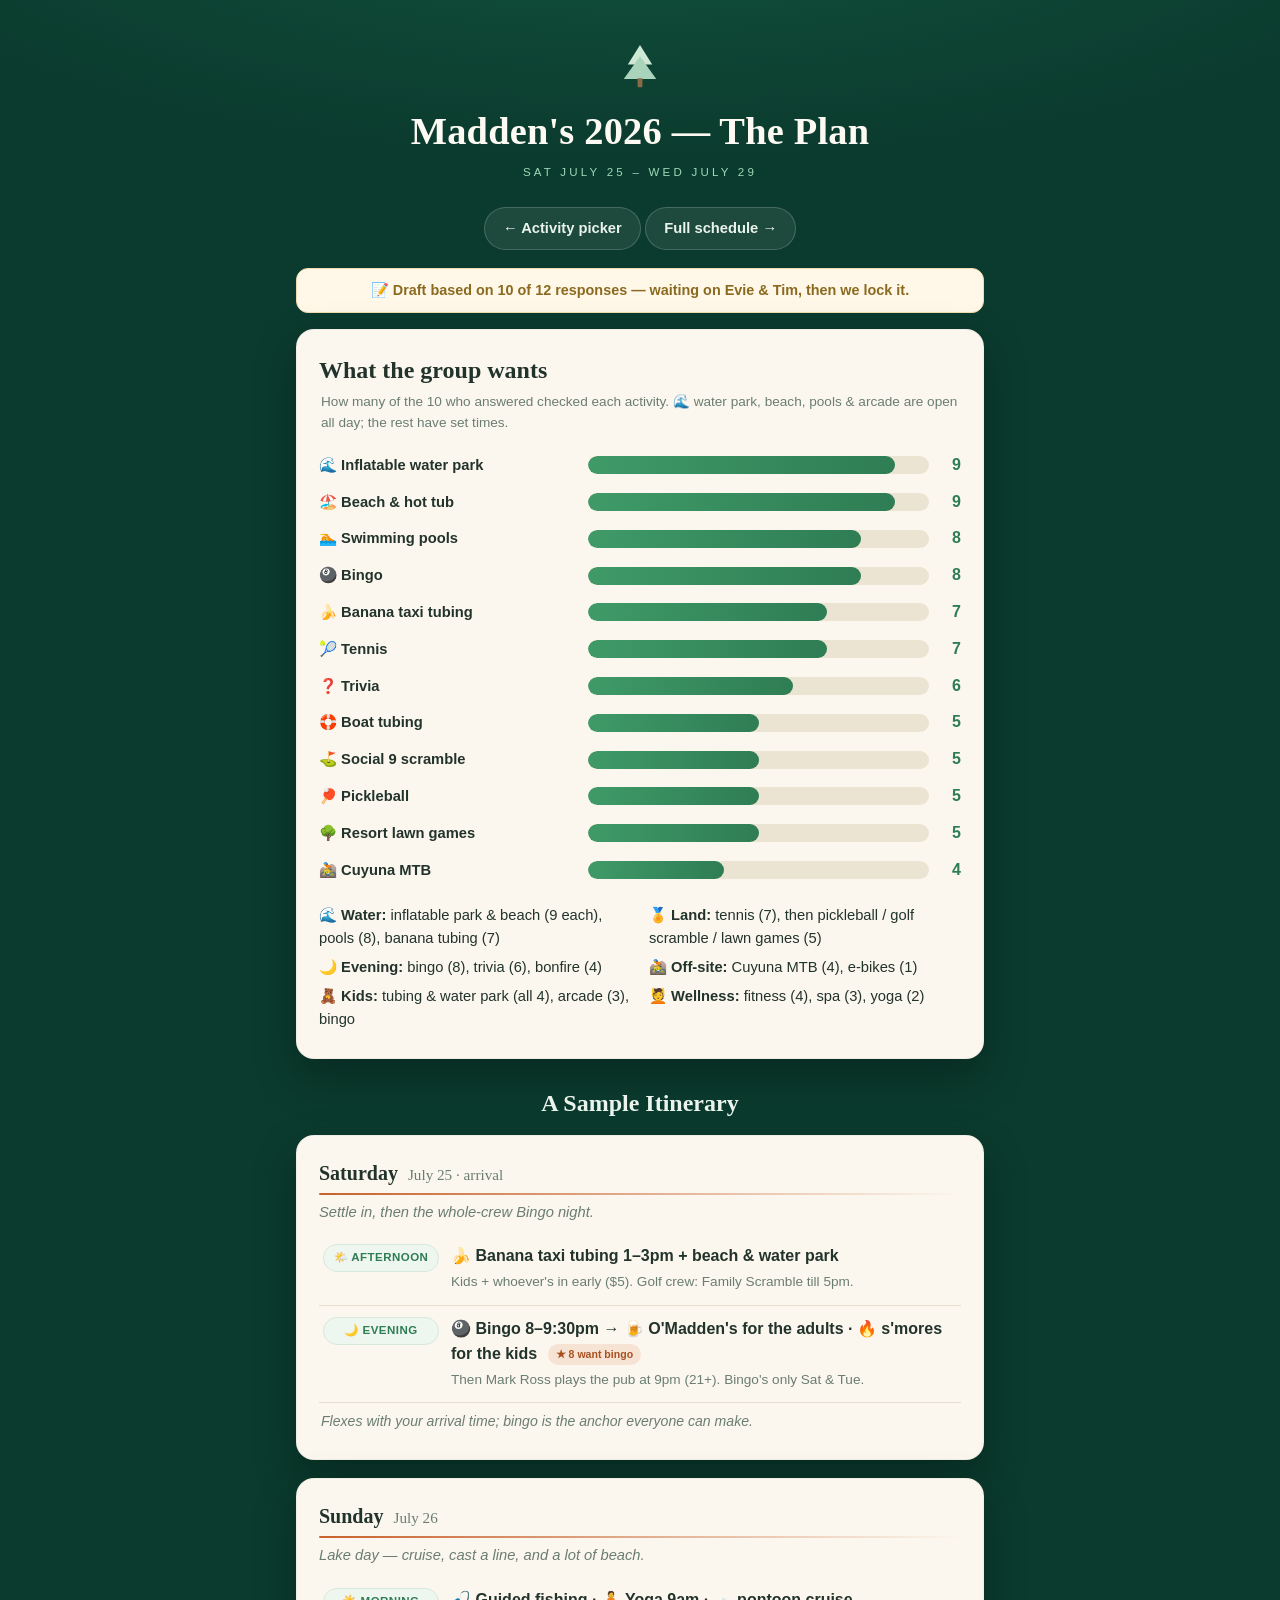
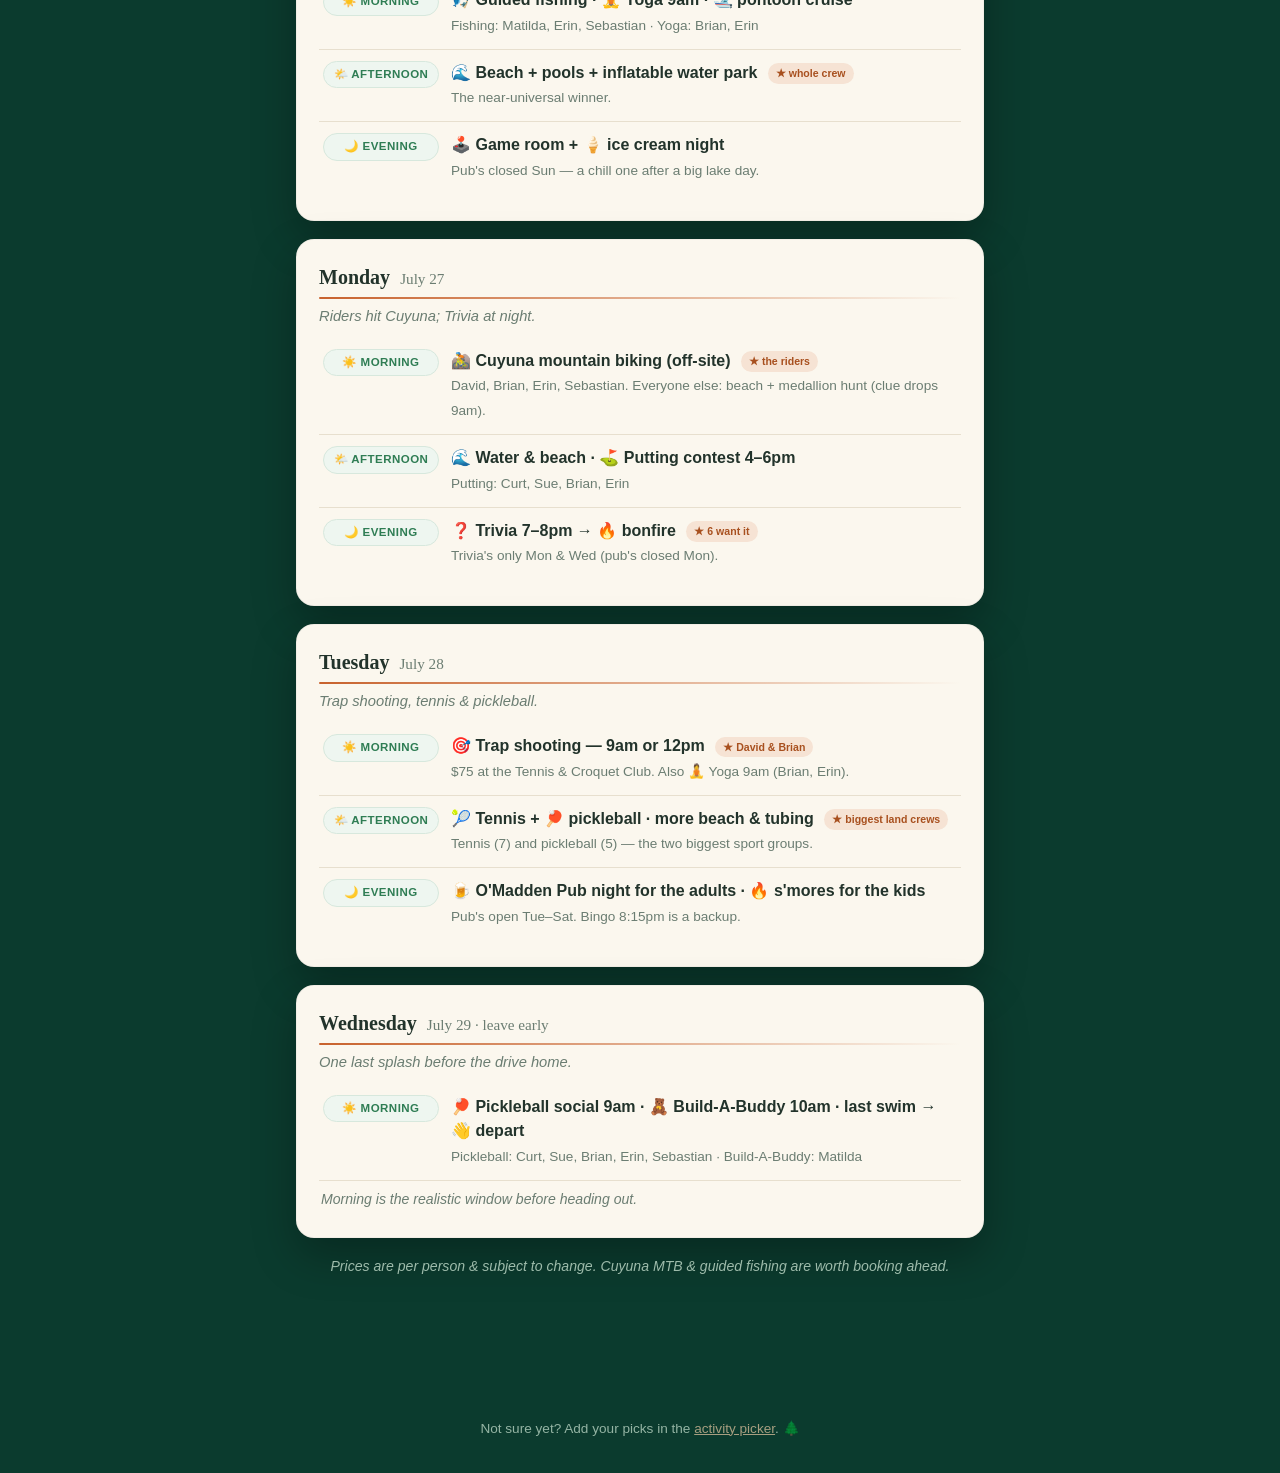
==== commit 071bd318: "itinerary: vary evenings — Sat pub after bingo, Sun game room/ice cream, Tue adult pub night" ====
--- a/plan.html
+++ b/plan.html
@@ -96,22 +96,22 @@
     const DAYS = [
       { day: 'Saturday', date: 'July 25 · arrival', headline: 'Settle in, then the whole-crew Bingo night.', blocks: [
         { tod: '🌤️ Afternoon', lead: '🍌 Banana taxi tubing 1–3pm + beach & water park', who: 'Kids + whoever\'s in early ($5). Golf crew: Family Scramble till 5pm.' },
-        { tod: '🌙 Evening', lead: '🎱 Bingo 8–9:30pm → 🔥 s\'mores', star: '8 want it', who: 'The big group night — bingo\'s only Sat & Tue.' },
+        { tod: '🌙 Evening', lead: '🎱 Bingo 8–9:30pm → 🍺 O\'Madden\'s for the adults · 🔥 s\'mores for the kids', star: '8 want bingo', who: 'Then Mark Ross plays the pub at 9pm (21+). Bingo\'s only Sat & Tue.' },
       ], note: 'Flexes with your arrival time; bingo is the anchor everyone can make.' },
       { day: 'Sunday', date: 'July 26', headline: 'Lake day — cruise, cast a line, and a lot of beach.', blocks: [
         { tod: '☀️ Morning', lead: '🎣 Guided fishing · 🧘 Yoga 9am · 🛥️ pontoon cruise', who: 'Fishing: Matilda, Erin, Sebastian · Yoga: Brian, Erin' },
         { tod: '🌤️ Afternoon', lead: '🌊 Beach + pools + inflatable water park', star: 'whole crew', who: 'The near-universal winner.' },
-        { tod: '🌙 Evening', lead: '🔥 Bonfire & s\'mores', who: 'Flex night, no fixed event.' },
+        { tod: '🌙 Evening', lead: '🕹️ Game room + 🍦 ice cream night', who: 'Pub\'s closed Sun — a chill one after a big lake day.' },
       ]},
       { day: 'Monday', date: 'July 27', headline: 'Riders hit Cuyuna; Trivia at night.', blocks: [
         { tod: '☀️ Morning', lead: '🚵 Cuyuna mountain biking (off-site)', star: 'the riders', who: 'David, Brian, Erin, Sebastian. Everyone else: beach + medallion hunt (clue drops 9am).' },
         { tod: '🌤️ Afternoon', lead: '🌊 Water & beach · ⛳ Putting contest 4–6pm', who: 'Putting: Curt, Sue, Brian, Erin' },
-        { tod: '🌙 Evening', lead: '❓ Trivia 7–8pm → 🔥 bonfire', star: '6 want it', who: 'Trivia\'s only Mon & Wed.' },
+        { tod: '🌙 Evening', lead: '❓ Trivia 7–8pm → 🔥 bonfire', star: '6 want it', who: 'Trivia\'s only Mon & Wed (pub\'s closed Mon).' },
       ]},
       { day: 'Tuesday', date: 'July 28', headline: 'Trap shooting, tennis & pickleball.', blocks: [
         { tod: '☀️ Morning', lead: '🎯 Trap shooting — 9am or 12pm', star: 'David & Brian', who: '$75 at the Tennis & Croquet Club. Also 🧘 Yoga 9am (Brian, Erin).' },
         { tod: '🌤️ Afternoon', lead: '🎾 Tennis + 🏓 pickleball · more beach & tubing', star: 'biggest land crews', who: 'Tennis (7) and pickleball (5) — the two biggest sport groups.' },
-        { tod: '🌙 Evening', lead: '🔥 Bonfire & s\'mores', who: 'Bingo 8:15pm here is your rain backup.' },
+        { tod: '🌙 Evening', lead: '🍺 O\'Madden Pub night for the adults · 🔥 s\'mores for the kids', who: 'Pub\'s open Tue–Sat. Bingo 8:15pm is a backup.' },
       ]},
       { day: 'Wednesday', date: 'July 29 · leave early', headline: 'One last splash before the drive home.', blocks: [
         { tod: '☀️ Morning', lead: '🏓 Pickleball social 9am · 🧸 Build-A-Buddy 10am · last swim → 👋 depart', who: 'Pickleball: Curt, Sue, Brian, Erin, Sebastian · Build-A-Buddy: Matilda' },
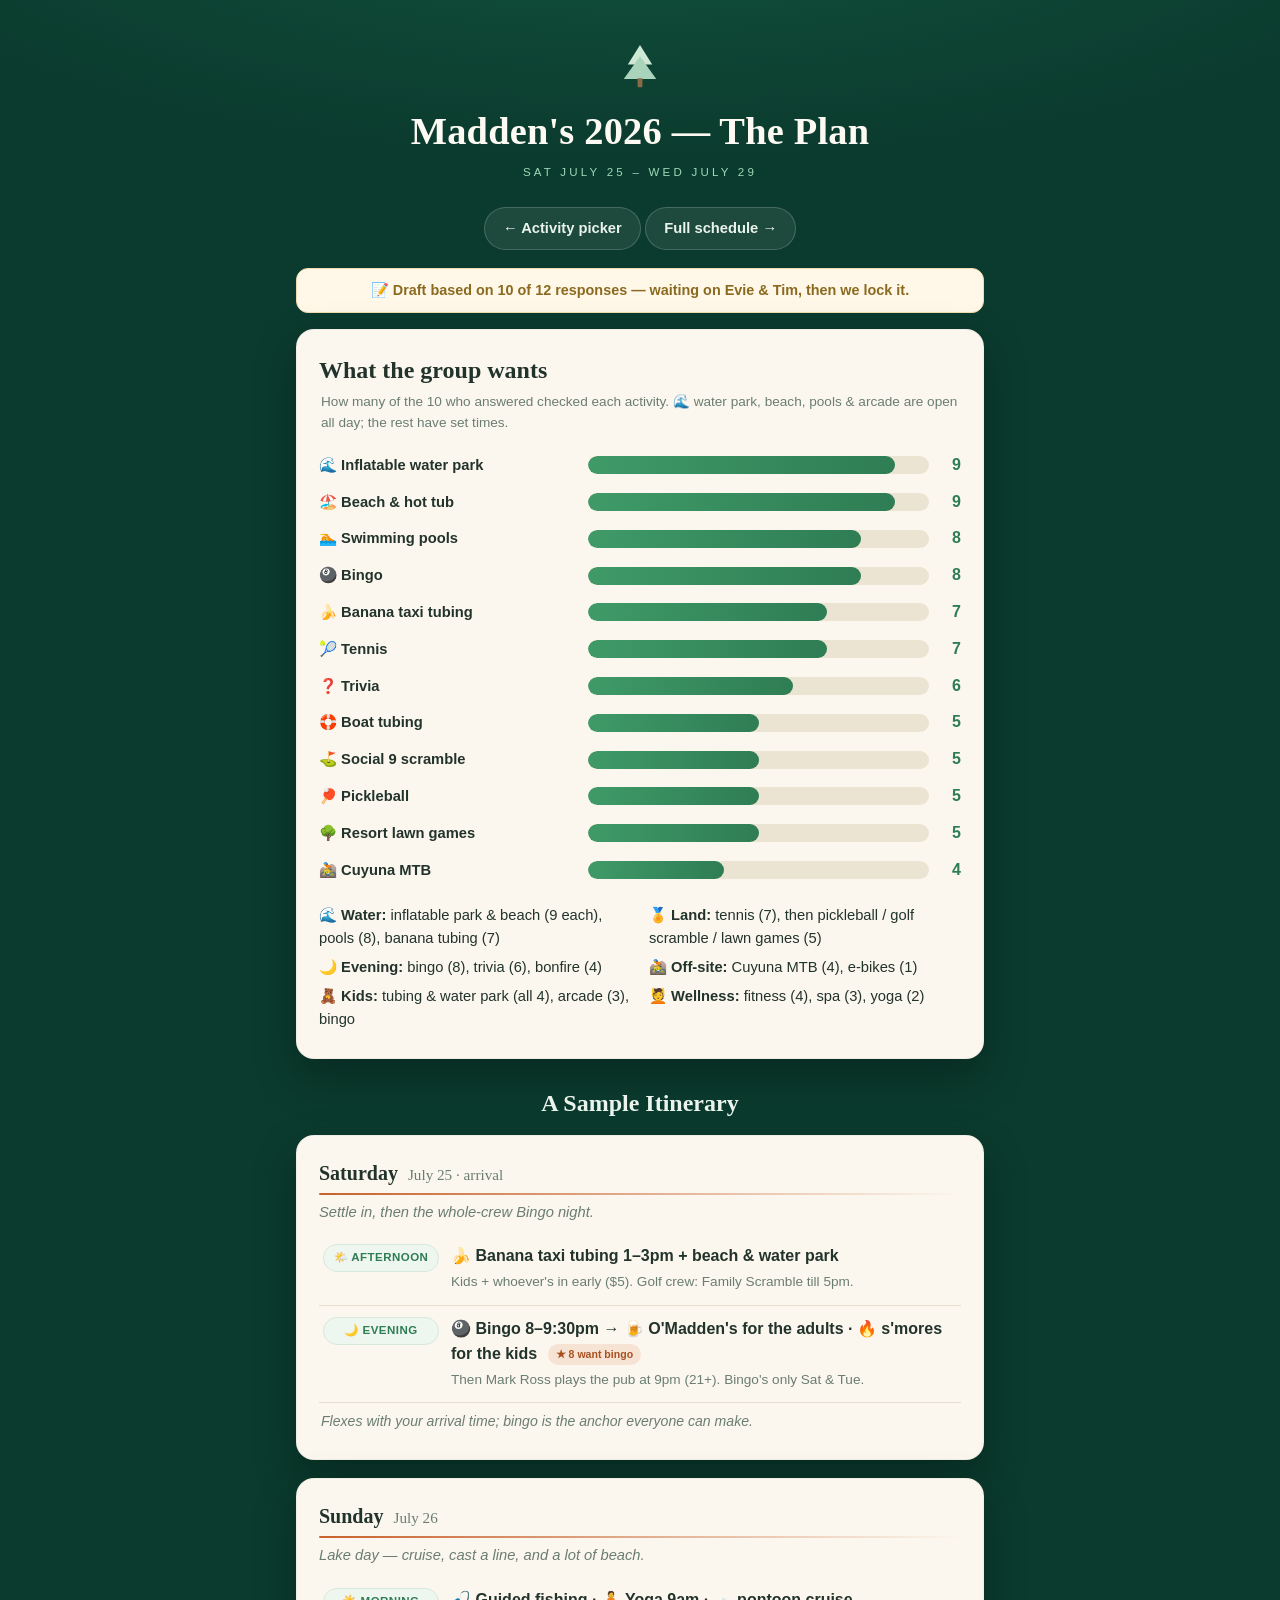
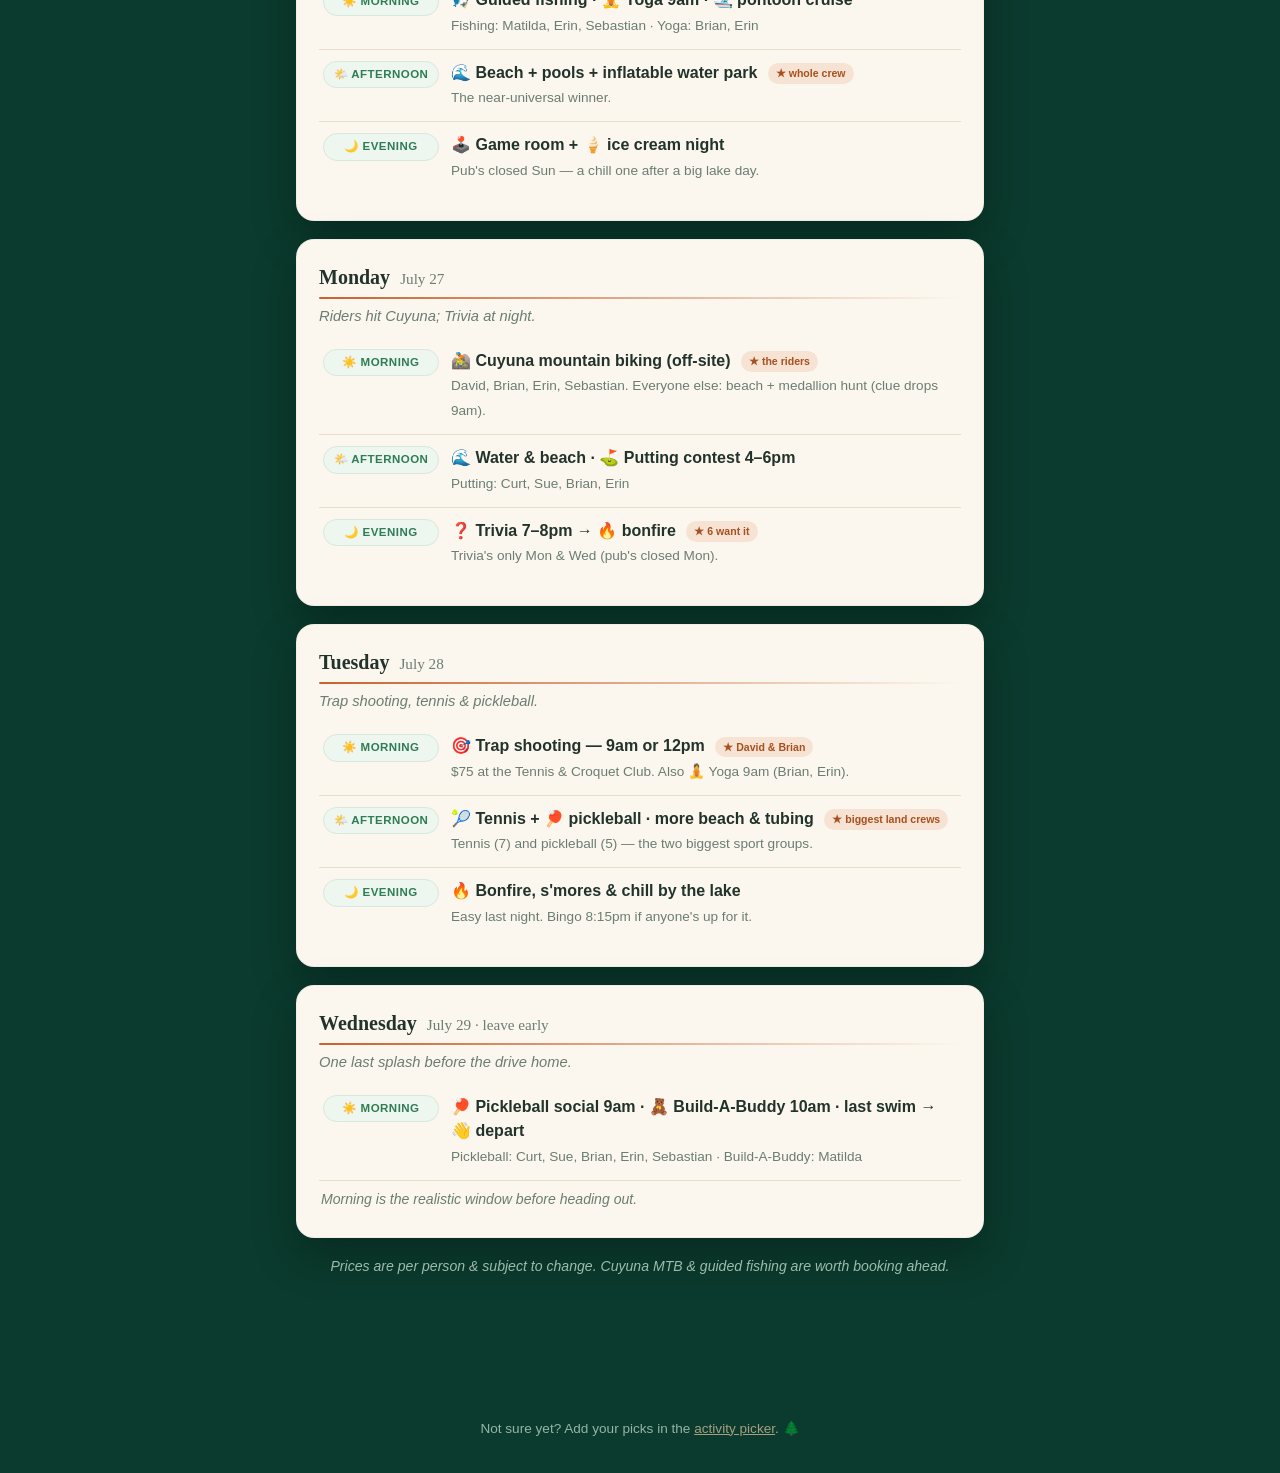
==== commit eac682a4: "itinerary: Tuesday eve is a chill bonfire night (no pub)" ====
--- a/plan.html
+++ b/plan.html
@@ -111,7 +111,7 @@
       { day: 'Tuesday', date: 'July 28', headline: 'Trap shooting, tennis & pickleball.', blocks: [
         { tod: '☀️ Morning', lead: '🎯 Trap shooting — 9am or 12pm', star: 'David & Brian', who: '$75 at the Tennis & Croquet Club. Also 🧘 Yoga 9am (Brian, Erin).' },
         { tod: '🌤️ Afternoon', lead: '🎾 Tennis + 🏓 pickleball · more beach & tubing', star: 'biggest land crews', who: 'Tennis (7) and pickleball (5) — the two biggest sport groups.' },
-        { tod: '🌙 Evening', lead: '🍺 O\'Madden Pub night for the adults · 🔥 s\'mores for the kids', who: 'Pub\'s open Tue–Sat. Bingo 8:15pm is a backup.' },
+        { tod: '🌙 Evening', lead: '🔥 Bonfire, s\'mores & chill by the lake', who: 'Easy last night. Bingo 8:15pm if anyone\'s up for it.' },
       ]},
       { day: 'Wednesday', date: 'July 29 · leave early', headline: 'One last splash before the drive home.', blocks: [
         { tod: '☀️ Morning', lead: '🏓 Pickleball social 9am · 🧸 Build-A-Buddy 10am · last swim → 👋 depart', who: 'Pickleball: Curt, Sue, Brian, Erin, Sebastian · Build-A-Buddy: Matilda' },
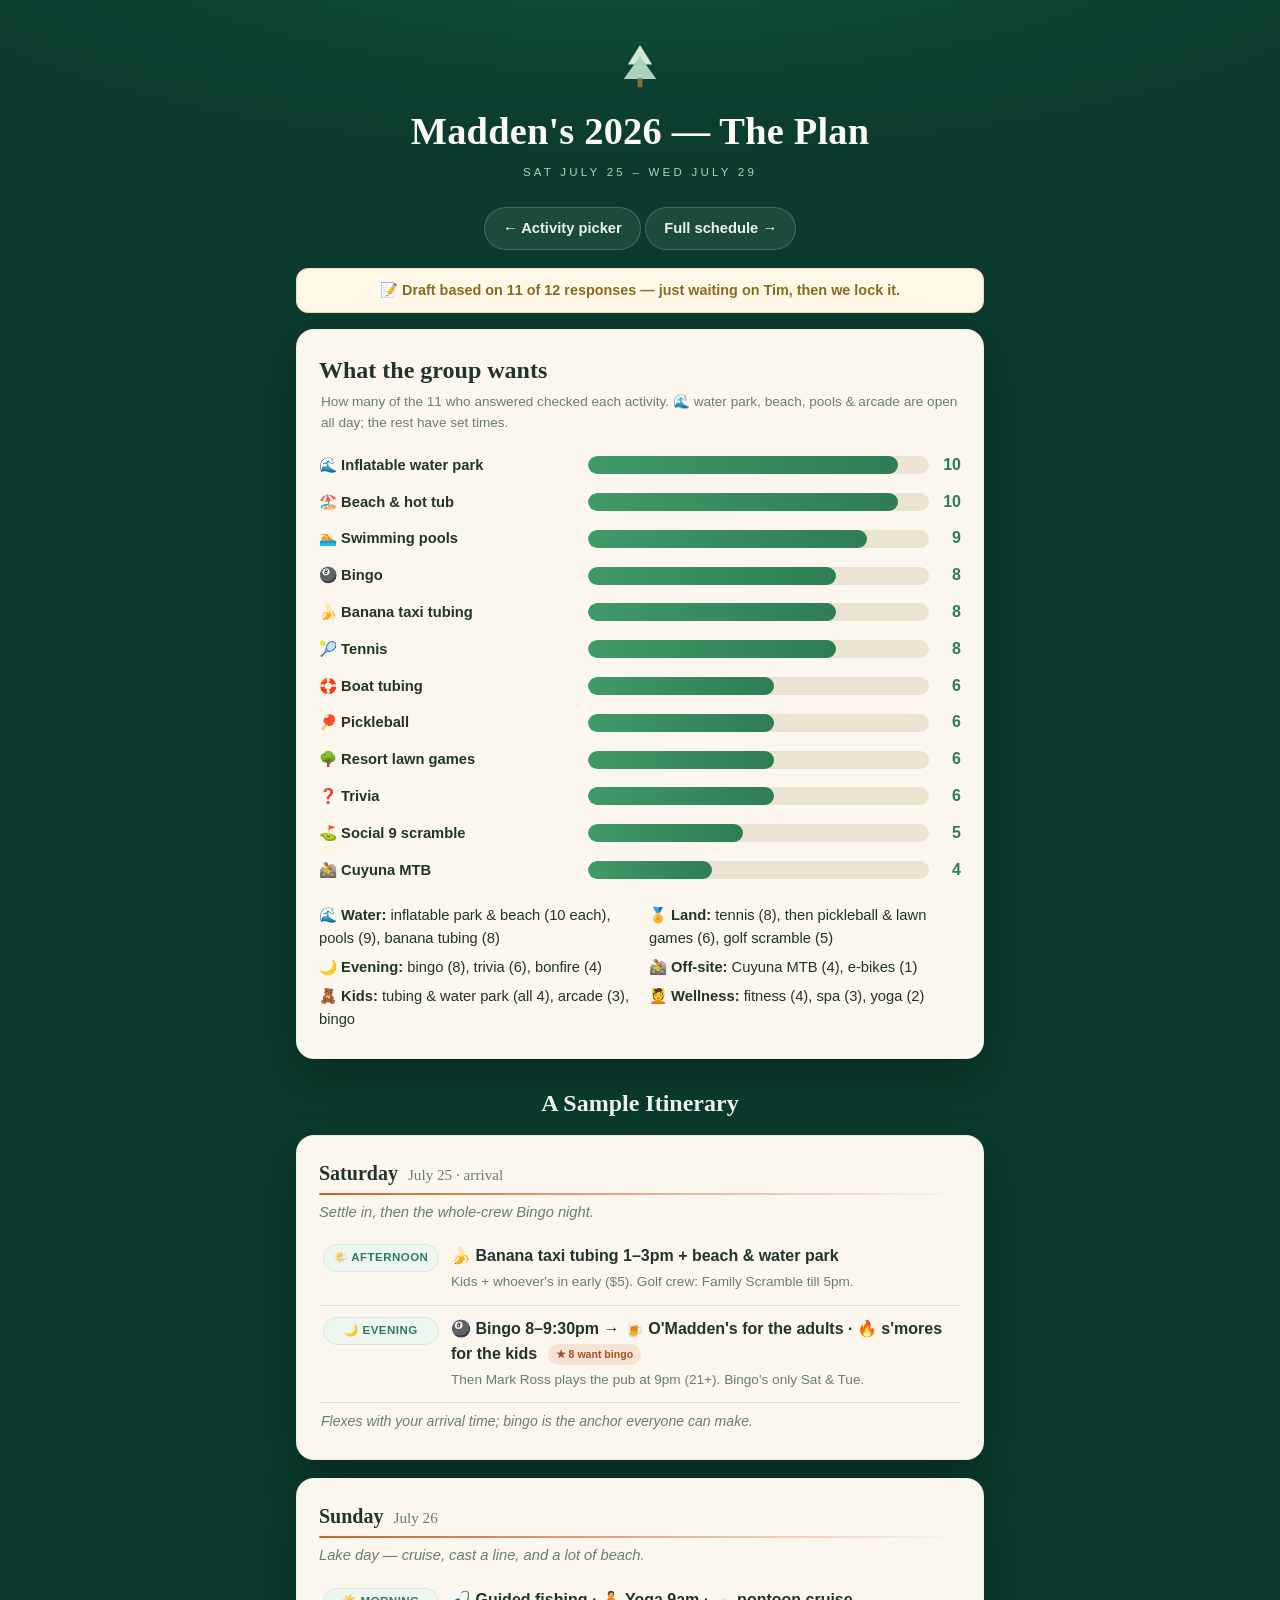
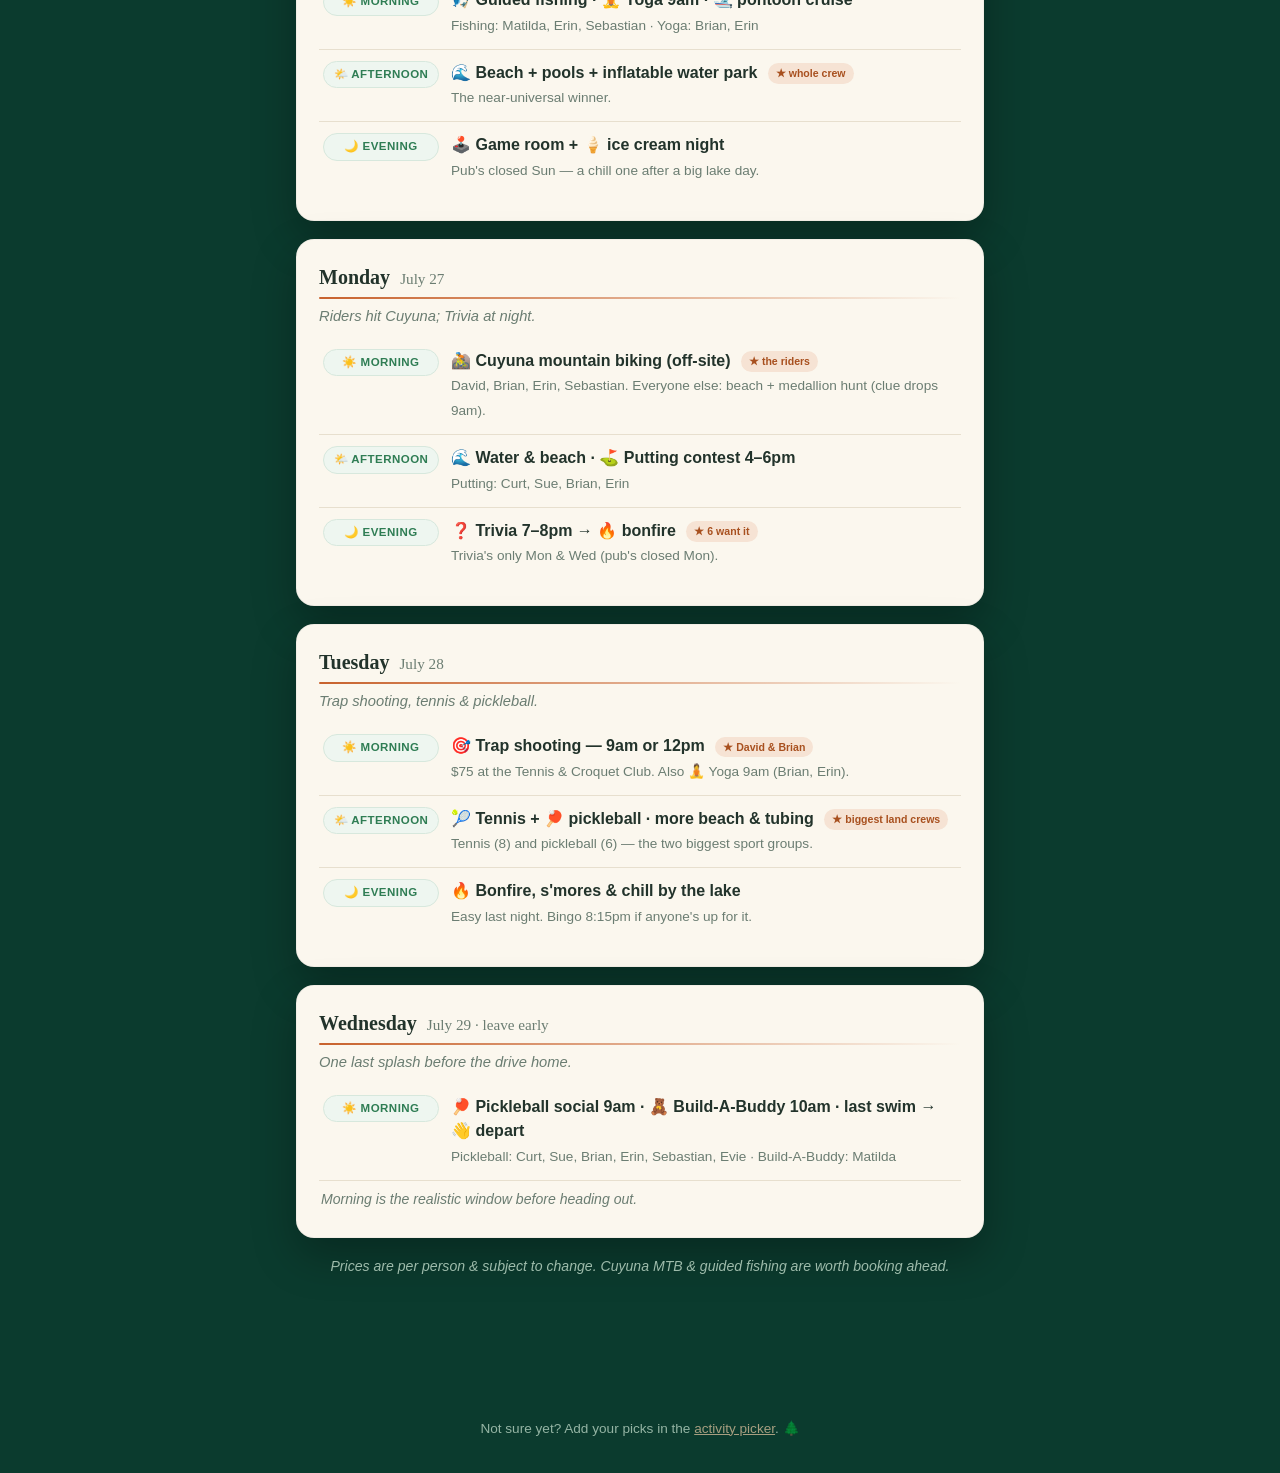
==== commit b14639ef: "data: fold in Evie's response (11/12); rescale bars to /11, bump tennis/pickleball/pools" ====
--- a/plan.html
+++ b/plan.html
@@ -52,15 +52,15 @@
       <a href="schedule.html">Full schedule →</a>
     </nav>
 
-    <div class="pending">📝 Draft based on 10 of 12 responses — waiting on Evie &amp; Tim, then we lock it.</div>
+    <div class="pending">📝 Draft based on 11 of 12 responses — just waiting on Tim, then we lock it.</div>
 
     <div class="card">
       <h2 style="font-family:Georgia,serif;margin:0 0 2px;">What the group wants</h2>
-      <p class="cap">How many of the 10 who answered checked each activity. 🌊 water park, beach, pools &amp; arcade are open all day; the rest have set times.</p>
+      <p class="cap">How many of the 11 who answered checked each activity. 🌊 water park, beach, pools &amp; arcade are open all day; the rest have set times.</p>
       <div id="bars"></div>
       <div class="wins" style="margin-top:16px;">
-        <div>🌊 <b>Water:</b> inflatable park &amp; beach (9 each), pools (8), banana tubing (7)</div>
-        <div>🏅 <b>Land:</b> tennis (7), then pickleball / golf scramble / lawn games (5)</div>
+        <div>🌊 <b>Water:</b> inflatable park &amp; beach (10 each), pools (9), banana tubing (8)</div>
+        <div>🏅 <b>Land:</b> tennis (8), then pickleball &amp; lawn games (6), golf scramble (5)</div>
         <div>🌙 <b>Evening:</b> bingo (8), trivia (6), bonfire (4)</div>
         <div>🚵 <b>Off-site:</b> Cuyuna MTB (4), e-bikes (1)</div>
         <div>🧸 <b>Kids:</b> tubing &amp; water park (all 4), arcade (3), bingo</div>
@@ -78,18 +78,19 @@
   <footer>Not sure yet? Add your picks in the <a href="index.html">activity picker</a>. 🌲</footer>
 
   <script>
+    const TOTAL = 11;
     const BARS = [
-      ['🌊 Inflatable water park', 9], ['🏖️ Beach & hot tub', 9],
-      ['🏊 Swimming pools', 8], ['🎱 Bingo', 8],
-      ['🍌 Banana taxi tubing', 7], ['🎾 Tennis', 7],
-      ['❓ Trivia', 6], ['🛟 Boat tubing', 5],
-      ['⛳ Social 9 scramble', 5], ['🏓 Pickleball', 5],
-      ['🌳 Resort lawn games', 5], ['🚵 Cuyuna MTB', 4],
+      ['🌊 Inflatable water park', 10], ['🏖️ Beach & hot tub', 10],
+      ['🏊 Swimming pools', 9], ['🎱 Bingo', 8],
+      ['🍌 Banana taxi tubing', 8], ['🎾 Tennis', 8],
+      ['🛟 Boat tubing', 6], ['🏓 Pickleball', 6],
+      ['🌳 Resort lawn games', 6], ['❓ Trivia', 6],
+      ['⛳ Social 9 scramble', 5], ['🚵 Cuyuna MTB', 4],
     ];
     document.getElementById('bars').innerHTML = BARS.map(([label, n]) => `
       <div class="barrow">
         <span class="blabel">${label}</span>
-        <span class="bartrack"><span class="barfill" style="width:${n * 10}%"></span></span>
+        <span class="bartrack"><span class="barfill" style="width:${(n / TOTAL * 100).toFixed(1)}%"></span></span>
         <span class="barval">${n}</span>
       </div>`).join('');
 
@@ -110,11 +111,11 @@
       ]},
       { day: 'Tuesday', date: 'July 28', headline: 'Trap shooting, tennis & pickleball.', blocks: [
         { tod: '☀️ Morning', lead: '🎯 Trap shooting — 9am or 12pm', star: 'David & Brian', who: '$75 at the Tennis & Croquet Club. Also 🧘 Yoga 9am (Brian, Erin).' },
-        { tod: '🌤️ Afternoon', lead: '🎾 Tennis + 🏓 pickleball · more beach & tubing', star: 'biggest land crews', who: 'Tennis (7) and pickleball (5) — the two biggest sport groups.' },
+        { tod: '🌤️ Afternoon', lead: '🎾 Tennis + 🏓 pickleball · more beach & tubing', star: 'biggest land crews', who: 'Tennis (8) and pickleball (6) — the two biggest sport groups.' },
         { tod: '🌙 Evening', lead: '🔥 Bonfire, s\'mores & chill by the lake', who: 'Easy last night. Bingo 8:15pm if anyone\'s up for it.' },
       ]},
       { day: 'Wednesday', date: 'July 29 · leave early', headline: 'One last splash before the drive home.', blocks: [
-        { tod: '☀️ Morning', lead: '🏓 Pickleball social 9am · 🧸 Build-A-Buddy 10am · last swim → 👋 depart', who: 'Pickleball: Curt, Sue, Brian, Erin, Sebastian · Build-A-Buddy: Matilda' },
+        { tod: '☀️ Morning', lead: '🏓 Pickleball social 9am · 🧸 Build-A-Buddy 10am · last swim → 👋 depart', who: 'Pickleball: Curt, Sue, Brian, Erin, Sebastian, Evie · Build-A-Buddy: Matilda' },
       ], note: 'Morning is the realistic window before heading out.' },
     ];
     document.getElementById('itin').innerHTML = DAYS.map(d => `
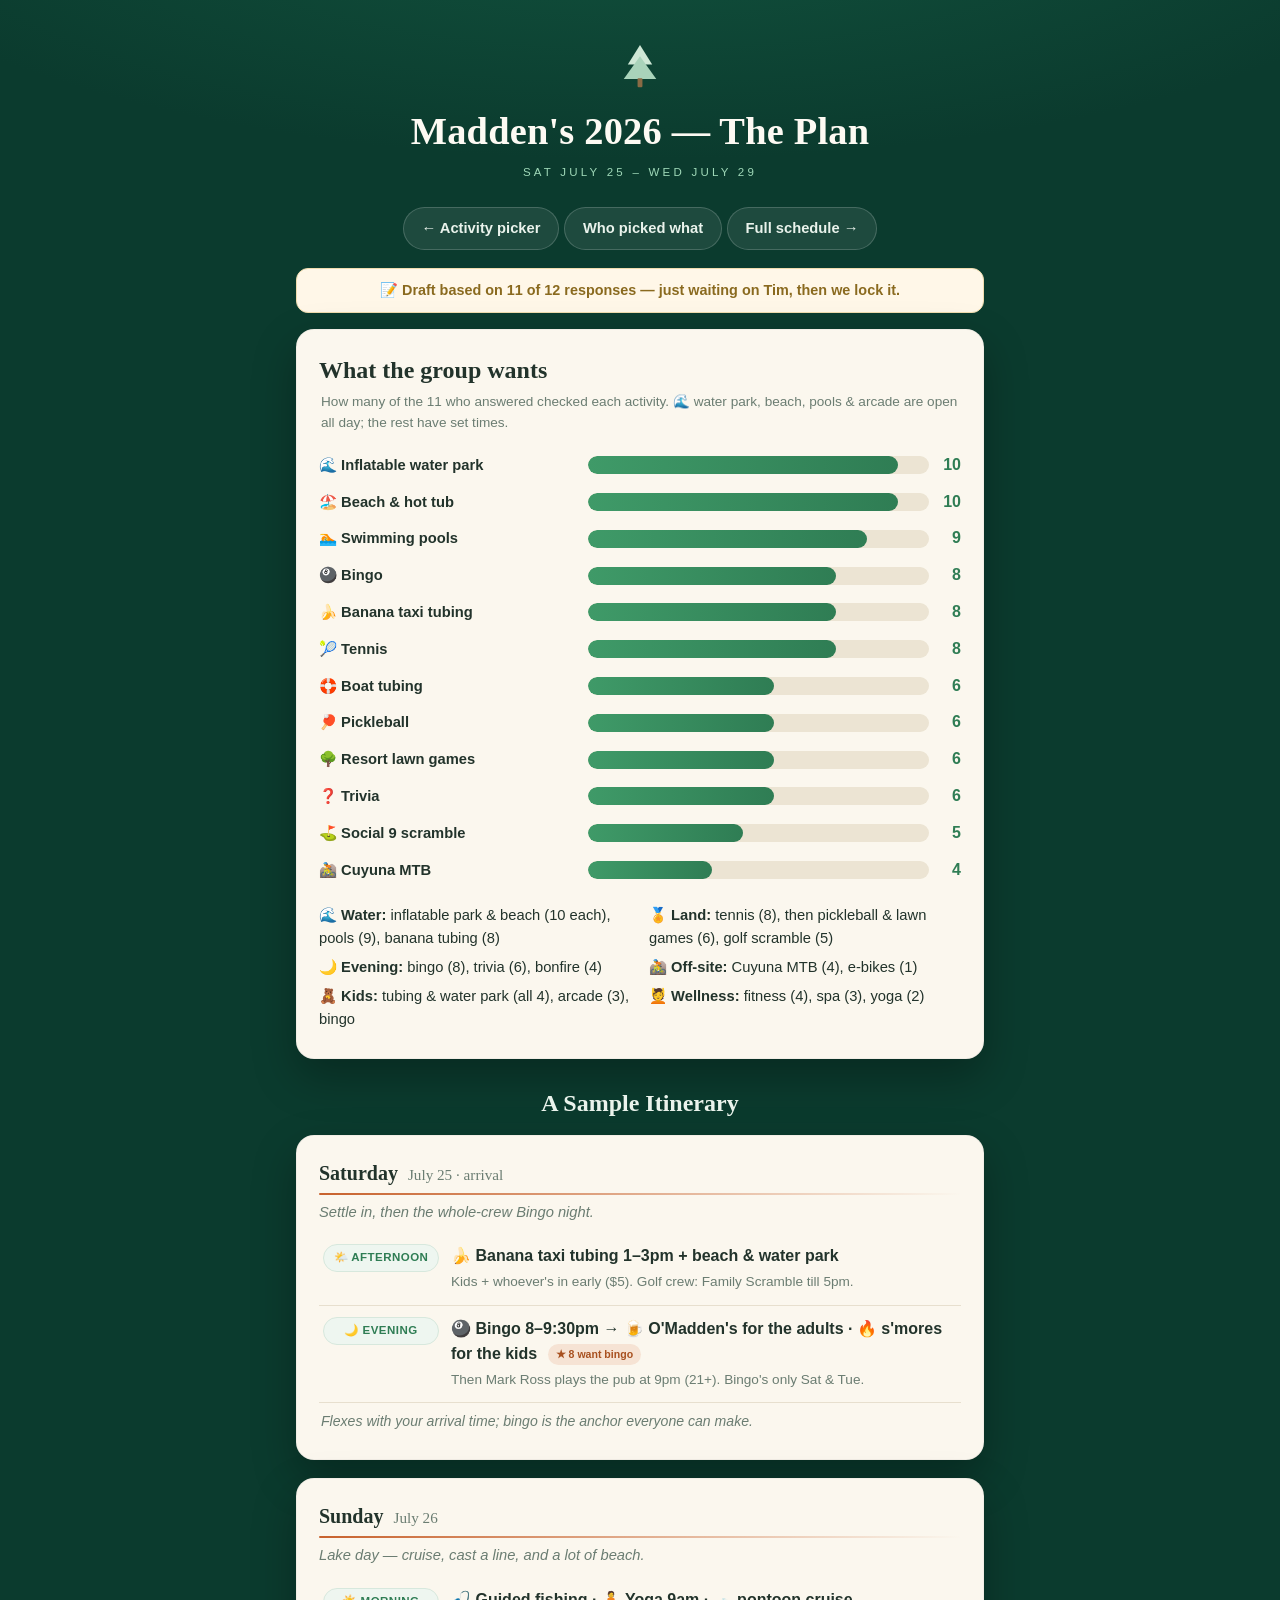
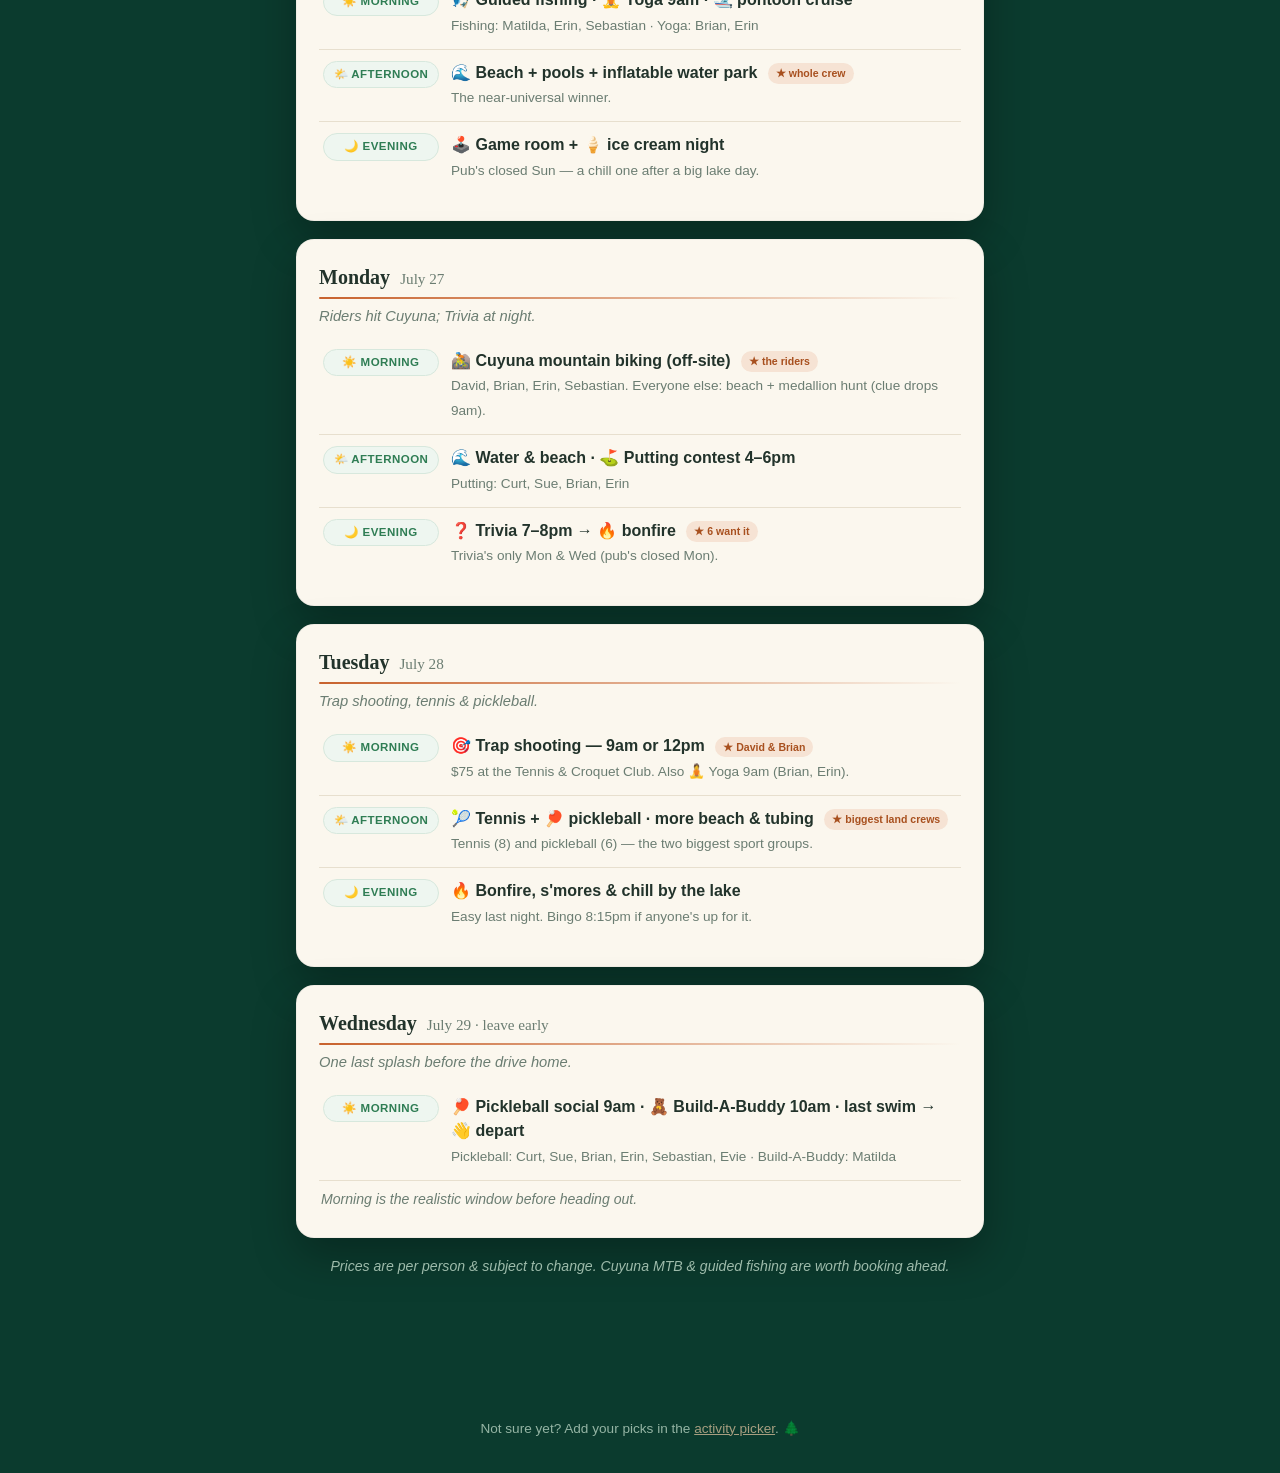
==== commit 7ed08b27: "feat: add 'Who Picked What' page — kids/adult/family split, full per-activity table, by-person view" ====
--- a/plan.html
+++ b/plan.html
@@ -49,6 +49,7 @@
   <main>
     <nav class="pagenav">
       <a href="index.html">← Activity picker</a>
+      <a href="picks.html">Who picked what</a>
       <a href="schedule.html">Full schedule →</a>
     </nav>
 
